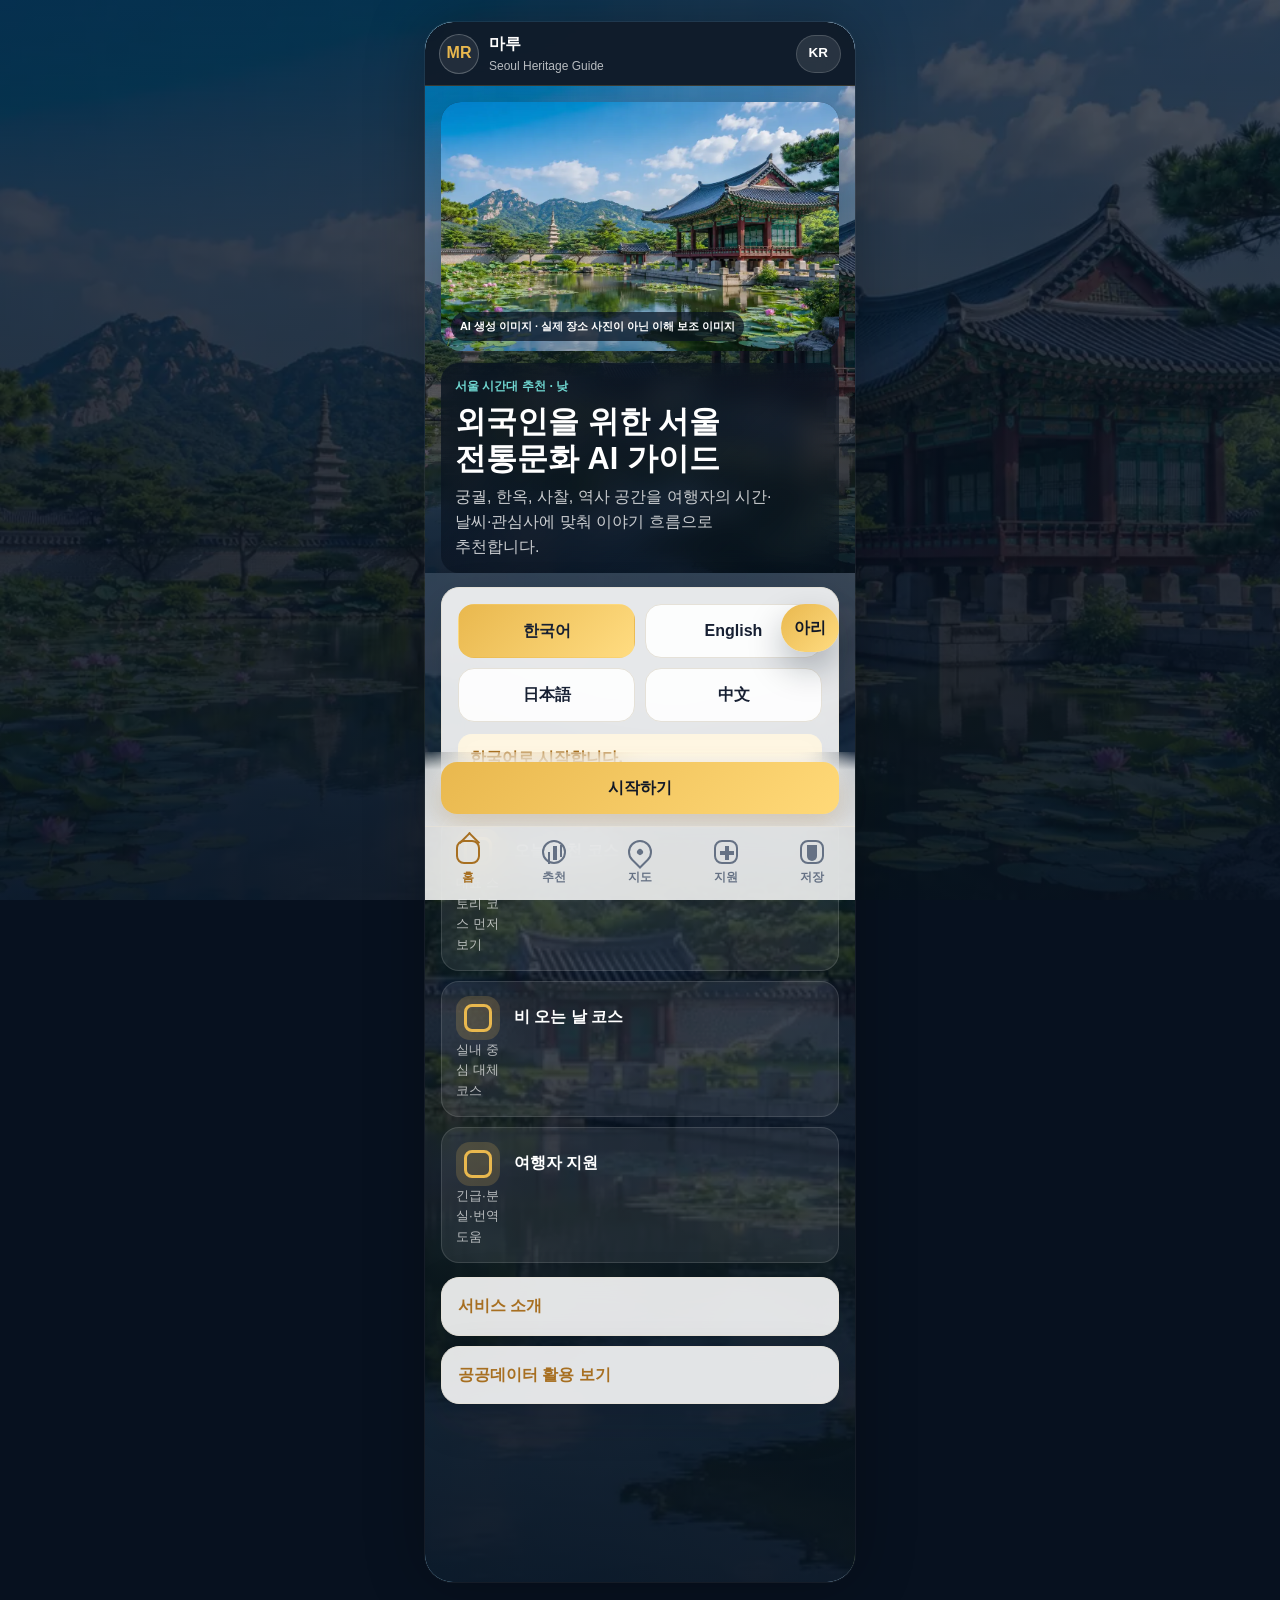
==== index.html @ ed15ecd4 "Connect MARU heritage data" ====
<!DOCTYPE html>
<html lang="ko">
<head>
  <meta charset="UTF-8">
  <meta name="viewport" content="width=device-width, initial-scale=1.0">
  <title>마루 | 서울 전통문화 AI 가이드</title>
  <meta name="description" content="마루, 외국인을 위한 서울 전통문화 AI 가이드">
  <meta name="theme-color" content="#07111f">
  <meta property="og:title" content="마루 | MARU">
  <meta property="og:description" content="외국인을 위한 서울 전통문화 AI 가이드 · Seoul Heritage Guide for Global Travelers">
  <meta property="og:type" content="website">
  <meta property="og:locale" content="ko_KR">
  <link rel="manifest" href="manifest.json">
  <link rel="stylesheet" href="style.css">
</head>
<body data-page="home">
  <div class="app-shell">
    <header class="app-header">
      <a class="brand" href="index.html" aria-label="마루 홈">
        <span class="brand-mark">MR</span>
        <span><strong>마루</strong><small>Seoul Heritage Guide</small></span>
      </a>
      <button class="header-pill" type="button" data-language-trigger>KR</button>
    </header>

    <main class="app-main onboarding-main">
      <section class="home-time-hero" data-home-time-hero aria-label="서울 시간대 추천 이미지">
        <div class="image-frame image-placeholder home-time-image">
          <div class="image-placeholder-content">
            <strong>MARU</strong>
            <small>문화 이미지 준비 중</small>
          </div>
        </div>
        <div class="home-time-copy">
          <span>서울 시간대 추천</span>
          <h1>외국인을 위한 서울 전통문화 AI 가이드</h1>
          <p>궁궐, 한옥, 사찰, 역사 공간을 여행자의 시간·날씨·관심사에 맞춰 이야기 흐름으로 추천합니다.</p>
        </div>
      </section>

      <section class="language-card" aria-label="언어 선택">
        <div class="language-grid">
          <button class="language-choice is-active" type="button" data-language="KR">한국어</button>
          <button class="language-choice" type="button" data-language="EN">English</button>
          <button class="language-choice" type="button" data-language="JP">日本語</button>
          <button class="language-choice" type="button" data-language="CN">中文</button>
        </div>
        <div class="selection-confirm" data-language-confirm>한국어로 시작합니다.</div>
      </section>

      <section class="quick-action-list" aria-label="빠른 시작">
        <a class="quick-action" href="routes.html">
          <span class="quick-symbol route-symbol"></span>
          <strong>오늘 추천 코스</strong>
          <small>대표 스토리 코스 먼저 보기</small>
        </a>
        <a class="quick-action" href="weather.html">
          <span class="quick-symbol rain-symbol"></span>
          <strong>비 오는 날 코스</strong>
          <small>실내 중심 대체 코스</small>
        </a>
        <a class="quick-action" href="support.html#traveler-support">
          <span class="quick-symbol support-symbol"></span>
          <strong>여행자 지원</strong>
          <small>긴급·분실·번역 도움</small>
        </a>
      </section>

      <section class="more-links home-more-links">
        <a href="about.html">서비스 소개</a>
        <a href="culture-data.html">공공데이터 활용 보기</a>
      </section>
    </main>

    <div class="bottom-cta">
      <a class="button button-primary button-block" href="planner.html">시작하기</a>
    </div>

    <nav class="bottom-tab" aria-label="하단 탭">
      <a href="index.html" data-tab="home"><span class="tab-icon home-icon"></span><strong>홈</strong></a>
      <a href="planner.html" data-tab="recommend"><span class="tab-icon recommend-icon"></span><strong>추천</strong></a>
      <a href="map.html" data-tab="map"><span class="tab-icon map-icon"></span><strong>지도</strong></a>
      <a href="support.html" data-tab="support"><span class="tab-icon support-icon"></span><strong>지원</strong></a>
      <a href="passport.html" data-tab="passport"><span class="tab-icon save-icon"></span><strong>저장</strong></a>
    </nav>
  </div>

  <div class="toast" id="toast" role="status" aria-live="polite"></div>
  <script src="app.js"></script>
</body>
</html>
---- style.css ----
/* Base */
:root {
  --font: "Segoe UI", Arial, Helvetica, sans-serif;
  --navy: #07111f;
  --navy-2: #101d31;
  --gold: #f2c35b;
  --gold-dark: #a76f21;
  --cyan: #70d8d2;
  --ivory: #fffaf0;
  --paper: #ffffff;
  --soft: #f4f6f8;
  --line: #e5e1d8;
  --text: #172033;
  --muted: #657184;
  --danger: #d94545;
  --shadow: 0 16px 44px rgba(8, 17, 31, 0.15);
  --strong-shadow: 0 22px 64px rgba(8, 17, 31, 0.28);
  --glass: rgba(255, 255, 255, 0.78);
  --glass-strong: rgba(255, 255, 255, 0.88);
  --glass-soft: rgba(244, 246, 248, 0.72);
  --radius: 18px;
  --radius-sm: 12px;
  --bottom-tab-height: 74px;
  --bottom-cta-height: 82px;
  --time-bg-image: none;
}

* {
  box-sizing: border-box;
}

html {
  scroll-behavior: smooth;
}

body {
  margin: 0;
  min-height: 100vh;
  color: var(--text);
  background:
    linear-gradient(180deg, rgba(7, 17, 31, 0.72), rgba(7, 17, 31, 0.9)),
    var(--time-bg-image),
    radial-gradient(circle at 50% 0, rgba(112, 216, 210, 0.14), transparent 32%),
    var(--navy);
  background-attachment: fixed;
  background-position: center center;
  background-size: cover;
  font-family: var(--font);
  line-height: 1.55;
}

body.time-day {
  --gold: #e9b84e;
  --cyan: #70d8d2;
}

body.time-evening {
  --gold: #f2bd62;
  --cyan: #86e5df;
}

body.time-night {
  --gold: #f2c35b;
  --cyan: #70d8d2;
}

body.time-image-missing {
  background:
    radial-gradient(circle at 50% 0, rgba(112, 216, 210, 0.14), transparent 32%),
    var(--navy);
}

body.time-image-missing .app-shell {
  background:
    linear-gradient(180deg, rgba(244, 246, 248, 0.9), rgba(244, 246, 248, 0.98)),
    radial-gradient(circle at 18% 10%, rgba(112, 216, 210, 0.18), transparent 32%),
    var(--soft);
}

a {
  color: inherit;
  text-decoration: none;
}

button,
textarea {
  font: inherit;
}

button {
  cursor: pointer;
}

button:focus-visible,
a:focus-visible,
textarea:focus-visible {
  outline: 3px solid rgba(112, 216, 210, 0.38);
  outline-offset: 2px;
}

h1,
h2,
h3,
p {
  word-break: keep-all;
}

h1,
h2,
h3 {
  margin: 0;
  line-height: 1.18;
  letter-spacing: 0;
}

p {
  margin: 0;
}

.eyebrow {
  margin-bottom: 8px;
  color: var(--cyan);
  font-size: 0.76rem;
  font-weight: 900;
  letter-spacing: 0;
  text-transform: uppercase;
}

.is-hidden {
  display: none !important;
}

/* Mobile App Shell */
.app-shell {
  position: relative;
  width: min(100%, 430px);
  min-height: 100vh;
  margin: 0 auto;
  overflow-x: hidden;
  background:
    linear-gradient(180deg, rgba(244, 246, 248, 0.58), rgba(244, 246, 248, 0.76)),
    var(--time-bg-image),
    var(--soft);
  background-position: center center;
  background-size: cover;
  box-shadow: 0 0 0 1px rgba(255, 255, 255, 0.06), 0 0 60px rgba(0, 0, 0, 0.28);
  transition: background-image 260ms ease, background-color 260ms ease;
}

.app-main {
  min-height: calc(100vh - var(--bottom-tab-height));
  padding: 14px 16px calc(var(--bottom-tab-height) + 22px);
}

.bottom-cta + .bottom-tab ~ * {
  margin-bottom: var(--bottom-cta-height);
}

.button {
  display: inline-flex;
  min-height: 52px;
  align-items: center;
  justify-content: center;
  border: 0;
  border-radius: 16px;
  padding: 0 18px;
  font-weight: 900;
  text-align: center;
}

.button-block {
  width: 100%;
}

.button-primary {
  color: #111827;
  background: linear-gradient(135deg, var(--gold), #ffd978);
  box-shadow: 0 12px 28px rgba(167, 111, 33, 0.24);
}

.button-secondary {
  color: var(--text);
  background: var(--glass-strong);
  border: 1px solid var(--line);
  backdrop-filter: blur(12px);
}

.button-map {
  color: #ffffff;
  background: linear-gradient(135deg, #1565d8, #0a3e91);
  box-shadow: 0 14px 30px rgba(21, 101, 216, 0.26);
}

.mobile-card,
.page-title-card,
.intro-card,
.language-card,
.condition-card,
.route-card,
.map-card,
.today-route-card,
.weather-summary,
.emergency-card,
.saved-route-card,
.source-box {
  border: 1px solid var(--line);
  border-radius: var(--radius);
  background: var(--glass-strong);
  box-shadow: var(--shadow);
  backdrop-filter: blur(18px);
}

.page-title-card {
  padding: 20px;
}

.page-title-card h1 {
  color: var(--text);
  font-size: 1.8rem;
}

.page-title-card p {
  margin-top: 8px;
  color: var(--muted);
}

.mobile-card {
  margin-top: 14px;
  padding: 18px;
}

.mobile-card h2 {
  margin-bottom: 12px;
  color: var(--text);
  font-size: 1.15rem;
}

/* Header */
.app-header {
  position: sticky;
  top: 0;
  z-index: 40;
  display: flex;
  min-height: 64px;
  align-items: center;
  justify-content: space-between;
  gap: 12px;
  padding: 10px 14px;
  color: #ffffff;
  background: rgba(7, 17, 31, 0.94);
  border-bottom: 1px solid rgba(242, 195, 91, 0.18);
  backdrop-filter: blur(16px);
}

.brand {
  display: inline-flex;
  min-width: 0;
  align-items: center;
  gap: 10px;
}

.brand-mark {
  display: grid;
  width: 40px;
  height: 40px;
  flex: 0 0 auto;
  place-items: center;
  border: 1px solid rgba(255, 255, 255, 0.24);
  border-radius: 50%;
  color: var(--gold);
  background: rgba(255, 255, 255, 0.08);
  font-weight: 900;
}

.back-mark {
  font-size: 1.6rem;
}

.brand strong,
.brand small {
  display: block;
  max-width: 230px;
  overflow: hidden;
  text-overflow: ellipsis;
  white-space: nowrap;
}

.brand small {
  color: rgba(255, 255, 255, 0.7);
  font-size: 0.75rem;
}

.header-pill {
  display: inline-flex;
  min-height: 38px;
  align-items: center;
  justify-content: center;
  border: 1px solid rgba(255, 255, 255, 0.16);
  border-radius: 999px;
  padding: 0 12px;
  color: #ffffff;
  background: rgba(255, 255, 255, 0.1);
  font-size: 0.84rem;
  font-weight: 900;
}

/* Bottom Tab */
.bottom-tab {
  position: fixed;
  left: 50%;
  bottom: 0;
  z-index: 50;
  display: grid;
  width: min(100%, 430px);
  height: var(--bottom-tab-height);
  grid-template-columns: repeat(5, 1fr);
  transform: translateX(-50%);
  border-top: 1px solid rgba(229, 225, 216, 0.92);
  background: rgba(255, 255, 255, 0.84);
  backdrop-filter: blur(18px);
}

.bottom-tab a {
  display: grid;
  place-items: center;
  align-content: center;
  gap: 5px;
  color: var(--muted);
  font-size: 0.72rem;
  font-weight: 900;
}

.bottom-tab a.is-active {
  color: var(--gold-dark);
}

.tab-icon {
  position: relative;
  display: block;
  width: 24px;
  height: 24px;
  border: 2px solid currentColor;
  border-radius: 8px;
}

.home-icon::before,
.recommend-icon::before,
.map-icon::before,
.support-icon::before,
.save-icon::before {
  position: absolute;
  content: "";
}

.home-icon::before {
  left: 4px;
  top: -7px;
  width: 13px;
  height: 13px;
  border-left: 2px solid currentColor;
  border-top: 2px solid currentColor;
  transform: rotate(45deg);
}

.recommend-icon {
  border-radius: 50%;
}

.recommend-icon::before {
  left: 9px;
  top: 4px;
  width: 4px;
  height: 14px;
  background: currentColor;
  box-shadow: -6px 5px 0 -1px currentColor, 6px -2px 0 -1px currentColor;
}

.map-icon {
  border-radius: 50% 50% 50% 0;
  transform: rotate(-45deg);
}

.map-icon::before {
  left: 7px;
  top: 7px;
  width: 6px;
  height: 6px;
  border-radius: 50%;
  background: currentColor;
}

.support-icon::before {
  left: 9px;
  top: 4px;
  width: 4px;
  height: 14px;
  background: currentColor;
  box-shadow: 0 0 0 0 currentColor;
}

.support-icon::after {
  position: absolute;
  left: 4px;
  top: 9px;
  width: 14px;
  height: 4px;
  content: "";
  background: currentColor;
}

.save-icon::before {
  left: 5px;
  top: 3px;
  width: 10px;
  height: 16px;
  border-radius: 0 0 6px 6px;
  background: currentColor;
}

/* Language Onboarding */
.onboarding-main {
  padding-top: 0;
  padding-bottom: calc(var(--bottom-tab-height) + var(--bottom-cta-height) + 22px);
  background:
    linear-gradient(180deg, rgba(7, 17, 31, 0.62), rgba(7, 17, 31, 0.9)),
    var(--time-bg-image),
    var(--navy);
  background-position: center top;
  background-size: cover;
}

.night-hero {
  position: relative;
  min-height: 270px;
  margin: 0 -16px;
  overflow: hidden;
  padding: 46px 16px 30px;
  color: #ffffff;
  background:
    radial-gradient(circle at 76% 34%, rgba(242, 195, 91, 0.32), transparent 22%),
    radial-gradient(circle at 16% 8%, rgba(112, 216, 210, 0.16), transparent 28%),
    linear-gradient(145deg, #07111f, #122947 64%, #161a24);
}

/* Home Time Hero */
.home-time-hero {
  position: relative;
  display: grid;
  gap: 12px;
  margin: 0 -16px;
  padding: 16px 16px 0;
  color: #ffffff;
  background:
    linear-gradient(180deg, rgba(7, 17, 31, 0.18), rgba(7, 17, 31, 0.84)),
    var(--time-bg-image),
    radial-gradient(circle at 80% 18%, rgba(242, 195, 91, 0.26), transparent 26%),
    linear-gradient(145deg, #07111f, #122947 68%, #161a24);
  background-position: center top;
  background-size: cover;
}

.home-time-copy {
  display: grid;
  gap: 8px;
  border-radius: 18px;
  padding: 14px;
  background: linear-gradient(135deg, rgba(7, 17, 31, 0.76), rgba(7, 17, 31, 0.34));
  backdrop-filter: blur(12px);
}

.home-time-copy span {
  color: var(--cyan);
  font-size: 0.78rem;
  font-weight: 900;
}

.home-time-copy h1 {
  max-width: 330px;
  font-size: 1.92rem;
}

.home-time-copy p {
  max-width: 320px;
  color: rgba(255, 255, 255, 0.78);
}

.night-hero.compact {
  min-height: 260px;
}

.night-hero h1 {
  position: relative;
  z-index: 2;
  max-width: 320px;
  font-size: 2rem;
}

.night-hero p {
  position: relative;
  z-index: 2;
  max-width: 300px;
  margin-top: 10px;
  color: rgba(255, 255, 255, 0.78);
}

.visual-moon {
  position: absolute;
  right: 42px;
  top: 74px;
  width: 82px;
  height: 82px;
  border-radius: 50%;
  background: radial-gradient(circle, rgba(255, 250, 240, 0.96), rgba(242, 195, 91, 0.2) 64%, transparent 72%);
}

.visual-roof {
  position: absolute;
  right: -38px;
  bottom: 0;
  width: 290px;
  height: 94px;
  background: linear-gradient(180deg, rgba(255, 255, 255, 0.16), rgba(0, 0, 0, 0.34));
  clip-path: polygon(0 46%, 12% 25%, 28% 45%, 44% 13%, 60% 45%, 76% 25%, 100% 48%, 94% 66%, 82% 60%, 82% 100%, 16% 100%, 16% 60%, 6% 66%);
  opacity: 0.45;
}

.language-card {
  margin-top: 14px;
  padding: 16px;
}

.language-grid {
  display: grid;
  grid-template-columns: repeat(2, 1fr);
  gap: 10px;
}

.language-choice {
  min-height: 54px;
  border: 1px solid var(--line);
  border-radius: 16px;
  color: var(--text);
  background: rgba(255, 255, 255, 0.9);
  font-weight: 900;
}

.language-choice.is-active {
  border-color: transparent;
  background: linear-gradient(135deg, var(--gold), #ffdc81);
}

.selection-confirm {
  margin-top: 12px;
  border-radius: 14px;
  padding: 12px;
  color: var(--gold-dark);
  background: rgba(255, 246, 223, 0.86);
  font-weight: 900;
  backdrop-filter: blur(12px);
}

.intro-card {
  margin-top: 14px;
  padding: 20px;
}

.card-kicker {
  display: inline-block;
  margin-bottom: 8px;
  color: var(--gold-dark);
  font-size: 0.78rem;
  font-weight: 900;
  text-transform: uppercase;
}

.intro-card h2 {
  font-size: 1.55rem;
}

.intro-card p {
  margin-top: 10px;
  color: var(--muted);
}

.principle-list {
  display: grid;
  gap: 8px;
  margin-top: 16px;
}

.principle-list span {
  border-radius: 12px;
  padding: 10px 12px;
  color: var(--text);
  background: var(--glass-soft);
  font-size: 0.86rem;
  font-weight: 900;
}

.quick-action-list {
  display: grid;
  gap: 10px;
  margin-top: 14px;
}

.quick-action {
  display: grid;
  grid-template-columns: 46px 1fr;
  column-gap: 12px;
  align-items: center;
  border: 1px solid rgba(255, 255, 255, 0.12);
  border-radius: 18px;
  padding: 14px;
  color: #ffffff;
  background: rgba(255, 255, 255, 0.08);
}

.quick-action small {
  display: block;
  color: rgba(255, 255, 255, 0.68);
}

.quick-symbol {
  position: relative;
  display: grid;
  width: 44px;
  height: 44px;
  place-items: center;
  border-radius: 14px;
  background: rgba(242, 195, 91, 0.18);
}

.quick-symbol::before {
  width: 22px;
  height: 22px;
  content: "";
  border: 3px solid var(--gold);
  border-radius: 8px;
}

/* Planner Steps */
.planner-main {
  padding-bottom: calc(var(--bottom-tab-height) + var(--bottom-cta-height) + 20px);
}

.planner-progress {
  margin-top: 14px;
  border-radius: 16px;
  padding: 14px;
  background: var(--glass-strong);
  box-shadow: var(--shadow);
  backdrop-filter: blur(18px);
}

.planner-progress span {
  display: block;
  margin-bottom: 8px;
  color: var(--gold-dark);
  font-weight: 900;
}

.progress-track {
  height: 8px;
  overflow: hidden;
  border-radius: 999px;
  background: #eee6d6;
}

.progress-track i {
  display: block;
  width: 20%;
  height: 100%;
  border-radius: inherit;
  background: linear-gradient(90deg, var(--gold), var(--cyan));
  transition: width 220ms ease;
}

.planner-form {
  margin-top: 14px;
}

.planner-step {
  display: none;
  border: 1px solid var(--line);
  border-radius: 22px;
  padding: 20px;
  background: var(--glass-strong);
  box-shadow: var(--shadow);
  backdrop-filter: blur(18px);
}

.planner-step.is-active {
  display: block;
}

.planner-step h2 {
  font-size: 1.5rem;
}

.planner-step > p {
  margin-top: 8px;
  color: var(--muted);
}

.option-block {
  display: flex;
  flex-wrap: wrap;
  gap: 10px;
  margin-top: 18px;
}

.option-block.grid {
  display: grid;
  grid-template-columns: repeat(2, 1fr);
}

.option-block > span {
  width: 100%;
  color: var(--gold-dark);
  font-size: 0.85rem;
  font-weight: 900;
}

.choice-button {
  min-height: 48px;
  border: 1px solid var(--line);
  border-radius: 15px;
  padding: 0 14px;
  color: var(--text);
  background: rgba(255, 255, 255, 0.9);
  font-weight: 900;
}

.choice-button.is-active {
  border-color: transparent;
  background: linear-gradient(135deg, var(--gold), #ffdc81);
}

.text-field {
  display: grid;
  gap: 8px;
  margin-top: 18px;
  font-weight: 900;
}

.text-field textarea {
  width: 100%;
  resize: vertical;
  border: 1px solid var(--line);
  border-radius: 16px;
  padding: 14px;
}

.summary-preview {
  margin-top: 14px;
  border-radius: 16px;
  padding: 14px;
  color: var(--gold-dark);
  background: rgba(255, 246, 223, 0.86);
  font-weight: 900;
  backdrop-filter: blur(12px);
}

.bottom-cta {
  position: fixed;
  left: 50%;
  bottom: var(--bottom-tab-height);
  z-index: 48;
  display: flex;
  width: min(100%, 430px);
  gap: 10px;
  padding: 10px 16px 12px;
  transform: translateX(-50%);
  background: linear-gradient(180deg, rgba(244, 246, 248, 0), rgba(244, 246, 248, 0.78) 24%, rgba(244, 246, 248, 0.9));
  backdrop-filter: blur(16px);
}

.planner-cta .button {
  flex: 1;
}

/* Route Cards */
.condition-card {
  display: grid;
  gap: 6px;
  margin-top: 14px;
  padding: 16px;
}

.condition-card span {
  color: var(--gold-dark);
  font-size: 0.82rem;
  font-weight: 900;
}

.route-list {
  display: grid;
  gap: 14px;
  margin-top: 14px;
}

.place-recommendation-section {
  margin-top: 22px;
}

.section-heading {
  display: flex;
  flex-wrap: wrap;
  align-items: flex-end;
  justify-content: space-between;
  gap: 14px;
  border: 1px solid var(--line);
  border-radius: var(--radius);
  padding: 18px;
  background: var(--glass-strong);
  box-shadow: var(--shadow);
  backdrop-filter: blur(18px);
}

.section-heading h2 {
  font-size: 1.32rem;
}

.section-heading p:not(.eyebrow) {
  margin-top: 6px;
  color: var(--muted);
}

.section-heading > span {
  flex: 0 0 auto;
  border-radius: 999px;
  padding: 8px 10px;
  color: #111827;
  background: var(--gold);
  font-size: 0.78rem;
  font-weight: 900;
}

.route-card {
  overflow: hidden;
}

/* Local Image Frames */
.image-frame {
  position: relative;
  display: block;
  overflow: hidden;
  border-radius: 20px;
  background:
    radial-gradient(circle at 72% 22%, rgba(242, 195, 91, 0.26), transparent 24%),
    radial-gradient(circle at 18% 18%, rgba(112, 216, 210, 0.18), transparent 28%),
    linear-gradient(135deg, #10213a, #1d3554);
  aspect-ratio: 16 / 10;
}

.image-frame img {
  display: block;
  width: 100%;
  height: 100%;
  object-fit: cover;
}

.image-frame.is-missing,
.image-placeholder {
  display: grid;
  place-items: center;
  text-align: center;
  color: rgba(255, 255, 255, 0.9);
}

.image-placeholder-content {
  display: grid;
  gap: 5px;
  place-items: center;
  padding: 18px;
}

.image-placeholder-content::before {
  display: block;
  width: 128px;
  max-width: 58vw;
  height: 54px;
  content: "";
  border-top: 5px solid var(--gold);
  border-bottom: 5px solid rgba(255, 255, 255, 0.18);
  clip-path: polygon(0 52%, 16% 22%, 34% 50%, 50% 12%, 66% 50%, 82% 24%, 100% 52%, 100% 100%, 0 100%);
}

.image-placeholder-content strong {
  font-size: 1rem;
}

.image-placeholder-content small {
  color: rgba(255, 255, 255, 0.72);
  font-weight: 900;
}

/* Route Images */
.route-image {
  margin: 0;
}

.route-card > .route-image {
  border-radius: 18px 18px 0 0;
}

/* Detail Images */
.detail-route-image,
.route-image.detail-image {
  margin-top: 14px;
  border-radius: 22px;
  box-shadow: var(--shadow);
}

.place-image {
  margin-bottom: 12px;
  border-radius: 14px;
  aspect-ratio: 4 / 3;
}

/* Missing Image Placeholder */
.home-time-image {
  min-height: 216px;
  box-shadow: var(--strong-shadow);
}

.ai-image-notice {
  position: absolute;
  left: 10px;
  bottom: 10px;
  max-width: calc(100% - 20px);
  border-radius: 999px;
  padding: 6px 9px;
  color: #ffffff;
  background: rgba(7, 17, 31, 0.72);
  font-size: 0.68rem;
  font-weight: 900;
}

.route-card-top {
  display: flex;
  justify-content: space-between;
  gap: 12px;
  padding: 18px;
  color: #ffffff;
  background:
    radial-gradient(circle at 86% 10%, rgba(242, 195, 91, 0.26), transparent 28%),
    linear-gradient(135deg, var(--navy), #152b47);
}

.route-card-top h2 {
  font-size: 1.32rem;
}

.route-card-top p {
  margin-top: 6px;
  color: rgba(255, 255, 255, 0.72);
}

.score-badge {
  display: grid;
  width: 58px;
  height: 58px;
  flex: 0 0 auto;
  place-items: center;
  border-radius: 18px;
  color: #111827;
  background: var(--gold);
  font-weight: 900;
}

.route-card-body {
  padding: 16px;
  background: rgba(255, 255, 255, 0.82);
  backdrop-filter: blur(14px);
}

.meta-row,
.tag-row {
  display: flex;
  flex-wrap: wrap;
  gap: 8px;
}

.meta-row span,
.tag-row span {
  border-radius: 999px;
  padding: 7px 10px;
  color: var(--text);
  background: var(--glass-soft);
  font-size: 0.78rem;
  font-weight: 900;
}

.flow-text,
.reason-text {
  margin-top: 12px;
  color: var(--muted);
}

.recommendation-reason {
  margin-top: 12px;
  border-radius: 14px;
  padding: 12px;
  background: rgba(255, 246, 223, 0.84);
  backdrop-filter: blur(12px);
}

.recommendation-reason span {
  display: block;
  color: var(--gold-dark);
  font-size: 0.78rem;
  font-weight: 900;
}

.recommendation-reason p {
  margin-top: 4px;
  color: var(--text);
  font-weight: 800;
}

/* Convenience Badges */
.convenience-badges {
  display: flex;
  flex-wrap: wrap;
  gap: 6px;
  margin-top: 10px;
}

.convenience-badge {
  display: inline-flex;
  min-height: 28px;
  align-items: center;
  border-radius: 999px;
  padding: 0 9px;
  color: #0f3a38;
  background: rgba(112, 216, 210, 0.18);
  font-size: 0.74rem;
  font-weight: 900;
}

.route-actions {
  display: grid;
  gap: 8px;
  margin-top: 16px;
}

.route-actions.two {
  grid-template-columns: 1fr 1fr;
}

/* Route Detail */
.detail-main {
  padding-bottom: calc(var(--bottom-tab-height) + var(--bottom-cta-height) + 20px);
}

.route-summary-hero {
  border-radius: 24px;
  padding: 22px;
  color: #ffffff;
  background:
    radial-gradient(circle at 84% 16%, rgba(242, 195, 91, 0.3), transparent 28%),
    linear-gradient(145deg, var(--navy), #173456);
  box-shadow: var(--strong-shadow);
}

.route-summary-hero h1 {
  font-size: 1.7rem;
}

.route-summary-hero p {
  margin-top: 8px;
  color: rgba(255, 255, 255, 0.78);
}

.score-row {
  display: flex;
  flex-wrap: wrap;
  gap: 8px;
  margin-top: 16px;
}

.score-row span {
  border-radius: 999px;
  padding: 7px 10px;
  color: #111827;
  background: rgba(255, 255, 255, 0.84);
  font-size: 0.82rem;
  font-weight: 900;
}

.detail-main > .button-map {
  margin-top: 14px;
}

.timeline-list {
  margin: 0;
  padding-left: 24px;
  color: var(--muted);
}

.timeline-list li {
  margin: 8px 0;
  padding-left: 4px;
}

.place-list {
  display: grid;
  gap: 12px;
  margin-top: 14px;
}

.place-card {
  border: 1px solid var(--line);
  border-radius: var(--radius);
  padding: 16px;
  background: var(--glass-strong);
  box-shadow: var(--shadow);
  backdrop-filter: blur(18px);
}

.place-card h2 {
  font-size: 1.15rem;
}

.place-card .en {
  margin-top: 4px;
  color: var(--gold-dark);
  font-weight: 900;
}

.place-card p {
  margin-top: 10px;
  color: var(--muted);
}

.place-score-row {
  margin-top: 10px;
}

.place-map-link {
  margin-top: 12px;
}

.english-note {
  margin-top: 12px;
  color: var(--muted);
}

.keyword-list {
  display: grid;
  gap: 10px;
}

.keyword-item {
  border-radius: 14px;
  padding: 12px;
  background: var(--glass-soft);
  backdrop-filter: blur(12px);
}

.keyword-item strong {
  display: block;
}

.keyword-item span {
  color: var(--muted);
  font-size: 0.92rem;
}

.source-box {
  margin-top: 14px;
  padding: 16px;
}

.source-box span {
  color: var(--gold-dark);
  font-weight: 900;
}

.source-box p {
  margin-top: 6px;
  color: var(--muted);
}

.verification-warning {
  margin-top: 12px;
  border-radius: 14px;
  padding: 12px;
  color: #6c3b00;
  background: rgba(255, 246, 223, 0.86);
  font-weight: 900;
  backdrop-filter: blur(12px);
}

/* Map */
.map-card {
  margin-top: 14px;
  padding: 12px;
}

.map-service-card {
  display: grid;
  gap: 12px;
  margin-top: 14px;
  border: 1px solid var(--line);
  border-radius: var(--radius);
  padding: 16px;
  background: var(--glass-strong);
  box-shadow: var(--shadow);
  backdrop-filter: blur(18px);
}

.map-service-heading {
  display: flex;
  align-items: flex-start;
  justify-content: space-between;
  gap: 12px;
}

.map-service-heading span,
.map-service-heading strong {
  display: block;
}

.map-service-heading span {
  color: var(--gold-dark);
  font-size: 0.78rem;
  font-weight: 900;
}

.map-service-heading small {
  max-width: 160px;
  color: var(--muted);
  font-size: 0.78rem;
  text-align: right;
}

.map-service-options {
  display: grid;
  grid-template-columns: repeat(3, 1fr);
  gap: 8px;
}

.map-service-button {
  min-height: 44px;
  border: 1px solid var(--line);
  border-radius: 14px;
  color: var(--text);
  background: rgba(255, 255, 255, 0.9);
  font-size: 0.82rem;
  font-weight: 900;
}

.map-service-button.is-active {
  border-color: transparent;
  color: #111827;
  background: linear-gradient(135deg, var(--gold), #ffdc81);
}

.map-service-link {
  display: inline-flex;
  min-height: 42px;
  align-items: center;
  justify-content: center;
  border-radius: 14px;
  color: var(--gold-dark);
  background: rgba(255, 246, 223, 0.86);
  font-weight: 900;
  backdrop-filter: blur(12px);
}

.map-canvas {
  position: relative;
  min-height: 310px;
  overflow: hidden;
  border-radius: 18px;
  background:
    linear-gradient(90deg, rgba(255, 255, 255, 0.12) 1px, transparent 1px),
    linear-gradient(0deg, rgba(255, 255, 255, 0.12) 1px, transparent 1px),
    radial-gradient(circle at 74% 24%, rgba(242, 195, 91, 0.28), transparent 24%),
    linear-gradient(135deg, #11243d, #0b1323);
  background-size: 44px 44px, 44px 44px, auto, auto;
}

.map-canvas::before {
  position: absolute;
  inset: 15%;
  content: "";
  border: 4px solid rgba(255, 255, 255, 0.15);
  border-right-color: var(--cyan);
  border-bottom-color: var(--gold);
  border-radius: 42% 58% 52% 48%;
  transform: rotate(-10deg);
}

.map-pin {
  position: absolute;
  left: var(--pin-left);
  top: var(--pin-top);
  display: grid;
  width: 36px;
  height: 36px;
  place-items: center;
  border: 3px solid #ffffff;
  border-radius: 50% 50% 50% 0;
  color: #111827;
  background: var(--gold);
  font-weight: 900;
  transform: rotate(-45deg);
  box-shadow: 0 10px 22px rgba(0, 0, 0, 0.28);
}

.map-pin span {
  transform: rotate(45deg);
}

.map-label {
  position: absolute;
  left: calc(var(--pin-left) + 22px);
  top: calc(var(--pin-top) + 4px);
  max-width: 140px;
  border-radius: 999px;
  padding: 4px 8px;
  color: #ffffff;
  background: rgba(0, 0, 0, 0.36);
  font-size: 0.72rem;
  font-weight: 900;
}

.action-grid {
  display: grid;
  gap: 10px;
  margin-top: 14px;
}

.action-card {
  min-height: 54px;
  border: 1px solid var(--line);
  border-radius: 16px;
  color: var(--text);
  background: var(--glass-strong);
  font-weight: 900;
  text-align: left;
  padding: 0 16px;
}

.timeline-list a {
  display: inline-flex;
  min-height: 30px;
  align-items: center;
  border-radius: 999px;
  margin-left: 8px;
  padding: 0 10px;
  color: var(--gold-dark);
  background: rgba(255, 246, 223, 0.86);
  font-size: 0.78rem;
  font-weight: 900;
}

/* Weather */
.weather-summary {
  padding: 22px;
  color: #ffffff;
  background:
    radial-gradient(circle at 84% 18%, rgba(242, 195, 91, 0.38), transparent 26%),
    linear-gradient(145deg, var(--navy), #183554);
}

.weather-summary h1 {
  font-size: 1.8rem;
}

.weather-summary p {
  margin-top: 8px;
  color: rgba(255, 255, 255, 0.78);
}

.today-route-card {
  margin-top: 14px;
  padding: 18px;
}

.today-route-card span {
  color: var(--gold-dark);
  font-weight: 900;
}

.today-route-card h2 {
  margin-top: 6px;
  font-size: 1.35rem;
}

.today-route-card p {
  margin: 8px 0 14px;
  color: var(--muted);
}

.weather-list {
  display: grid;
  gap: 10px;
}

.weather-day {
  display: grid;
  grid-template-columns: 58px 1fr;
  gap: 12px;
  align-items: center;
  border-radius: 16px;
  padding: 12px;
  background: var(--glass-soft);
  backdrop-filter: blur(12px);
}

.weather-icon {
  display: grid;
  width: 54px;
  height: 54px;
  place-items: center;
  border-radius: 18px;
  color: #111827;
  background: var(--gold);
  font-weight: 900;
}

.weather-day strong {
  display: block;
}

.weather-day small {
  color: var(--muted);
}

.air-row,
.factor-row {
  display: flex;
  min-height: 46px;
  align-items: center;
  justify-content: space-between;
  border-bottom: 1px solid var(--line);
  color: var(--muted);
}

.air-row:last-child,
.factor-row:last-child {
  border-bottom: 0;
}

.air-row strong,
.factor-row strong {
  color: var(--gold-dark);
}

.route-suggestion {
  display: block;
  width: 100%;
  min-height: 76px;
  border: 1px solid var(--line);
  border-radius: 16px;
  margin-top: 10px;
  padding: 14px;
  text-align: left;
  background: var(--glass-strong);
  backdrop-filter: blur(16px);
}

.route-suggestion span {
  display: block;
  color: var(--gold-dark);
  font-weight: 900;
}

/* Support */
.emergency-card {
  padding: 20px;
  color: #ffffff;
  background: linear-gradient(145deg, #44151a, #871f2c);
}

.emergency-card p {
  margin-top: 8px;
  color: rgba(255, 255, 255, 0.78);
}

.emergency-grid {
  display: grid;
  grid-template-columns: repeat(2, 1fr);
  gap: 10px;
  margin-top: 16px;
}

.emergency-grid button {
  min-height: 50px;
  border: 1px solid rgba(255, 255, 255, 0.22);
  border-radius: 16px;
  color: #ffffff;
  background: rgba(255, 255, 255, 0.12);
  font-weight: 900;
}

.support-list {
  display: grid;
  gap: 12px;
  margin-top: 14px;
}

.support-card {
  display: block;
  border: 1px solid var(--line);
  border-radius: var(--radius);
  padding: 16px;
  color: inherit;
  background: var(--glass-strong);
  box-shadow: var(--shadow);
  backdrop-filter: blur(18px);
  transition: transform 180ms ease, border-color 180ms ease, box-shadow 180ms ease;
}

.support-card:hover,
.support-card:focus-visible {
  border-color: rgba(242, 195, 91, 0.7);
  box-shadow: 0 18px 46px rgba(8, 17, 31, 0.2);
  transform: translateY(-2px);
}

.support-card h2 {
  font-size: 1.16rem;
}

.support-card-kicker {
  display: inline-block;
  margin-bottom: 5px;
  color: var(--gold-dark);
  font-size: 0.74rem;
  font-weight: 900;
}

.support-card p {
  margin-top: 8px;
  color: var(--muted);
}

.support-points {
  display: grid;
  gap: 8px;
  margin: 14px 0 0;
  padding: 0;
  list-style: none;
}

.support-points li {
  border-radius: 14px;
  padding: 10px 12px;
  color: var(--text);
  background: var(--glass-soft);
  font-size: 0.9rem;
  font-weight: 800;
  backdrop-filter: blur(10px);
}

/* Passport */
.saved-route-card {
  display: grid;
  gap: 10px;
  margin-top: 14px;
  padding: 18px;
}

.saved-route-card span {
  color: var(--gold-dark);
  font-weight: 900;
}

.stamp-grid {
  display: grid;
  grid-template-columns: repeat(2, 1fr);
  gap: 10px;
}

.stamp-card {
  display: grid;
  min-height: 116px;
  place-items: center;
  align-content: center;
  gap: 6px;
  border: 1px dashed var(--line);
  border-radius: 18px;
  text-align: center;
  background: var(--glass-soft);
  backdrop-filter: blur(12px);
}

.stamp-card.completed {
  border-style: solid;
  border-color: var(--gold);
  background: linear-gradient(135deg, rgba(255, 249, 232, 0.9), rgba(255, 255, 255, 0.82));
}

.stamp-card span {
  color: var(--gold-dark);
  font-size: 0.72rem;
  font-weight: 900;
}

.stamp-card strong {
  font-size: 0.95rem;
}

/* Culture Data */
.metric-grid {
  display: grid;
  grid-template-columns: repeat(2, 1fr);
  gap: 10px;
  margin-top: 14px;
}

.metric-grid article {
  border: 1px solid var(--line);
  border-radius: 18px;
  padding: 16px;
  background: var(--glass-strong);
  box-shadow: var(--shadow);
  backdrop-filter: blur(16px);
}

/* Data Source Cards */
.data-source-grid {
  display: grid;
  gap: 10px;
}

.data-source-card {
  border: 1px solid var(--line);
  border-radius: 16px;
  padding: 14px;
  background: var(--glass-soft);
  backdrop-filter: blur(12px);
}

.data-source-card strong {
  display: block;
  color: var(--text);
}

.data-source-card p {
  margin-top: 6px;
  color: var(--muted);
  font-size: 0.9rem;
}

.metric-grid span {
  display: block;
  color: var(--muted);
  font-weight: 900;
}

.metric-grid strong {
  display: block;
  margin-top: 4px;
  color: var(--text);
  font-size: 2rem;
  line-height: 1;
}

.logic-stack {
  display: grid;
  gap: 12px;
  margin-top: 14px;
}

.logic-stack article {
  border-radius: 18px;
  padding: 16px;
  color: #ffffff;
  background: linear-gradient(135deg, var(--navy), #152b47);
}

.logic-stack span {
  color: var(--cyan);
  font-weight: 900;
}

.logic-stack strong {
  display: block;
  margin-top: 4px;
}

.logic-stack p {
  margin-top: 6px;
  color: rgba(255, 255, 255, 0.74);
}

code {
  display: block;
  border-radius: 12px;
  margin-top: 8px;
  padding: 10px 12px;
  color: #ffffff;
  background: #101827;
  font-size: 0.86rem;
}

/* About */
.about-stack {
  display: grid;
  gap: 12px;
  margin-top: 14px;
}

.about-stack article,
.more-links a {
  border: 1px solid var(--line);
  border-radius: 18px;
  padding: 16px;
  background: var(--glass-strong);
  box-shadow: var(--shadow);
  backdrop-filter: blur(16px);
}

.about-stack h2 {
  font-size: 1.16rem;
}

.about-stack p {
  margin-top: 8px;
  color: var(--muted);
}

.more-links {
  display: grid;
  gap: 10px;
  margin-top: 14px;
}

.more-links a {
  color: var(--gold-dark);
  font-weight: 900;
}

/* Ari Chatbot */
.ari-chat {
  position: fixed;
  left: 50%;
  bottom: calc(var(--bottom-tab-height) + 12px);
  z-index: 70;
  width: min(100%, 430px);
  transform: translateX(-50%);
  pointer-events: none;
}

body.ari-has-bottom-cta .ari-chat {
  bottom: calc(var(--bottom-tab-height) + var(--bottom-cta-height) + 10px);
}

.ari-fab {
  position: absolute;
  right: 16px;
  bottom: 0;
  display: inline-grid;
  min-width: 58px;
  height: 48px;
  place-items: center;
  border: 0;
  border-radius: 999px;
  color: #111827;
  background: linear-gradient(135deg, var(--gold), #ffdc81);
  box-shadow: 0 16px 34px rgba(8, 17, 31, 0.28);
  font-weight: 900;
  pointer-events: auto;
}

.ari-panel {
  position: absolute;
  left: 12px;
  right: 12px;
  bottom: 58px;
  display: none;
  overflow: hidden;
  border: 1px solid rgba(242, 195, 91, 0.3);
  border-radius: 22px;
  background: rgba(255, 255, 255, 0.88);
  box-shadow: var(--strong-shadow);
  backdrop-filter: blur(18px);
  pointer-events: auto;
}

.ari-chat.is-open .ari-panel {
  display: grid;
  grid-template-rows: auto auto minmax(170px, 1fr) auto auto;
  max-height: min(72vh, 620px);
}

.ari-header {
  display: flex;
  align-items: center;
  justify-content: space-between;
  gap: 12px;
  padding: 14px 14px 12px;
  color: #ffffff;
  background: linear-gradient(135deg, var(--navy), #173456);
}

.ari-header span,
.ari-header strong {
  display: block;
}

.ari-header span {
  color: var(--cyan);
  font-size: 0.78rem;
  font-weight: 900;
}

.ari-header strong {
  font-size: 1rem;
}

.ari-header button {
  width: 38px;
  height: 38px;
  border: 1px solid rgba(255, 255, 255, 0.18);
  border-radius: 50%;
  color: #ffffff;
  background: rgba(255, 255, 255, 0.12);
  font-size: 1.25rem;
  font-weight: 900;
}

.ari-quick-list {
  display: flex;
  gap: 7px;
  overflow-x: auto;
  padding: 10px 12px;
  background: rgba(255, 250, 240, 0.86);
}

.ari-quick-list button {
  flex: 0 0 auto;
  min-height: 34px;
  border: 1px solid #eadfcb;
  border-radius: 999px;
  padding: 0 10px;
  color: var(--gold-dark);
  background: rgba(255, 255, 255, 0.9);
  font-size: 0.78rem;
  font-weight: 900;
}

.ari-messages {
  display: grid;
  align-content: start;
  gap: 10px;
  overflow-y: auto;
  padding: 12px;
  background: var(--glass-soft);
}

.ari-message {
  display: grid;
  max-width: 86%;
  gap: 3px;
}

.ari-message strong {
  color: var(--gold-dark);
  font-size: 0.72rem;
}

.ari-message p {
  border-radius: 16px;
  padding: 10px 12px;
  background: rgba(255, 255, 255, 0.9);
  color: var(--text);
  font-size: 0.9rem;
  white-space: pre-line;
  box-shadow: 0 6px 18px rgba(8, 17, 31, 0.08);
}

.ari-message-user {
  justify-self: end;
}

.ari-message-user strong {
  text-align: right;
}

.ari-message-user p {
  color: #ffffff;
  background: linear-gradient(135deg, #173456, #0b1728);
}

.ari-status {
  min-height: 22px;
  padding: 0 12px 4px;
  color: var(--muted);
  background: var(--glass-soft);
  font-size: 0.78rem;
  font-weight: 900;
}

.ari-form {
  display: grid;
  grid-template-columns: 1fr 76px;
  gap: 8px;
  padding: 12px;
  background: rgba(255, 255, 255, 0.88);
}

.ari-form input {
  min-width: 0;
  height: 46px;
  border: 1px solid var(--line);
  border-radius: 14px;
  padding: 0 12px;
  color: var(--text);
  background: var(--glass-soft);
}

.ari-form button {
  height: 46px;
  border: 0;
  border-radius: 14px;
  color: #111827;
  background: var(--gold);
  font-weight: 900;
}

.ari-form button:disabled {
  opacity: 0.55;
}

/* Toast */
.toast {
  position: fixed;
  left: 50%;
  bottom: calc(var(--bottom-tab-height) + 18px);
  z-index: 100;
  width: min(calc(100% - 32px), 398px);
  border-radius: 16px;
  padding: 14px 16px;
  color: #ffffff;
  background: rgba(7, 17, 31, 0.96);
  box-shadow: var(--strong-shadow);
  opacity: 0;
  transform: translate(-50%, 12px);
  pointer-events: none;
  transition: opacity 180ms ease, transform 180ms ease;
}

.toast.is-visible {
  opacity: 1;
  transform: translate(-50%, 0);
}

/* Responsive */
@media (min-width: 640px) {
  body {
    padding: 22px 0;
  }

  .app-shell {
    min-height: calc(100vh - 44px);
    border-radius: 28px;
    overflow: hidden;
  }

  .app-header {
    border-radius: 28px 28px 0 0;
  }

  .bottom-tab,
  .bottom-cta {
    width: 430px;
  }
}
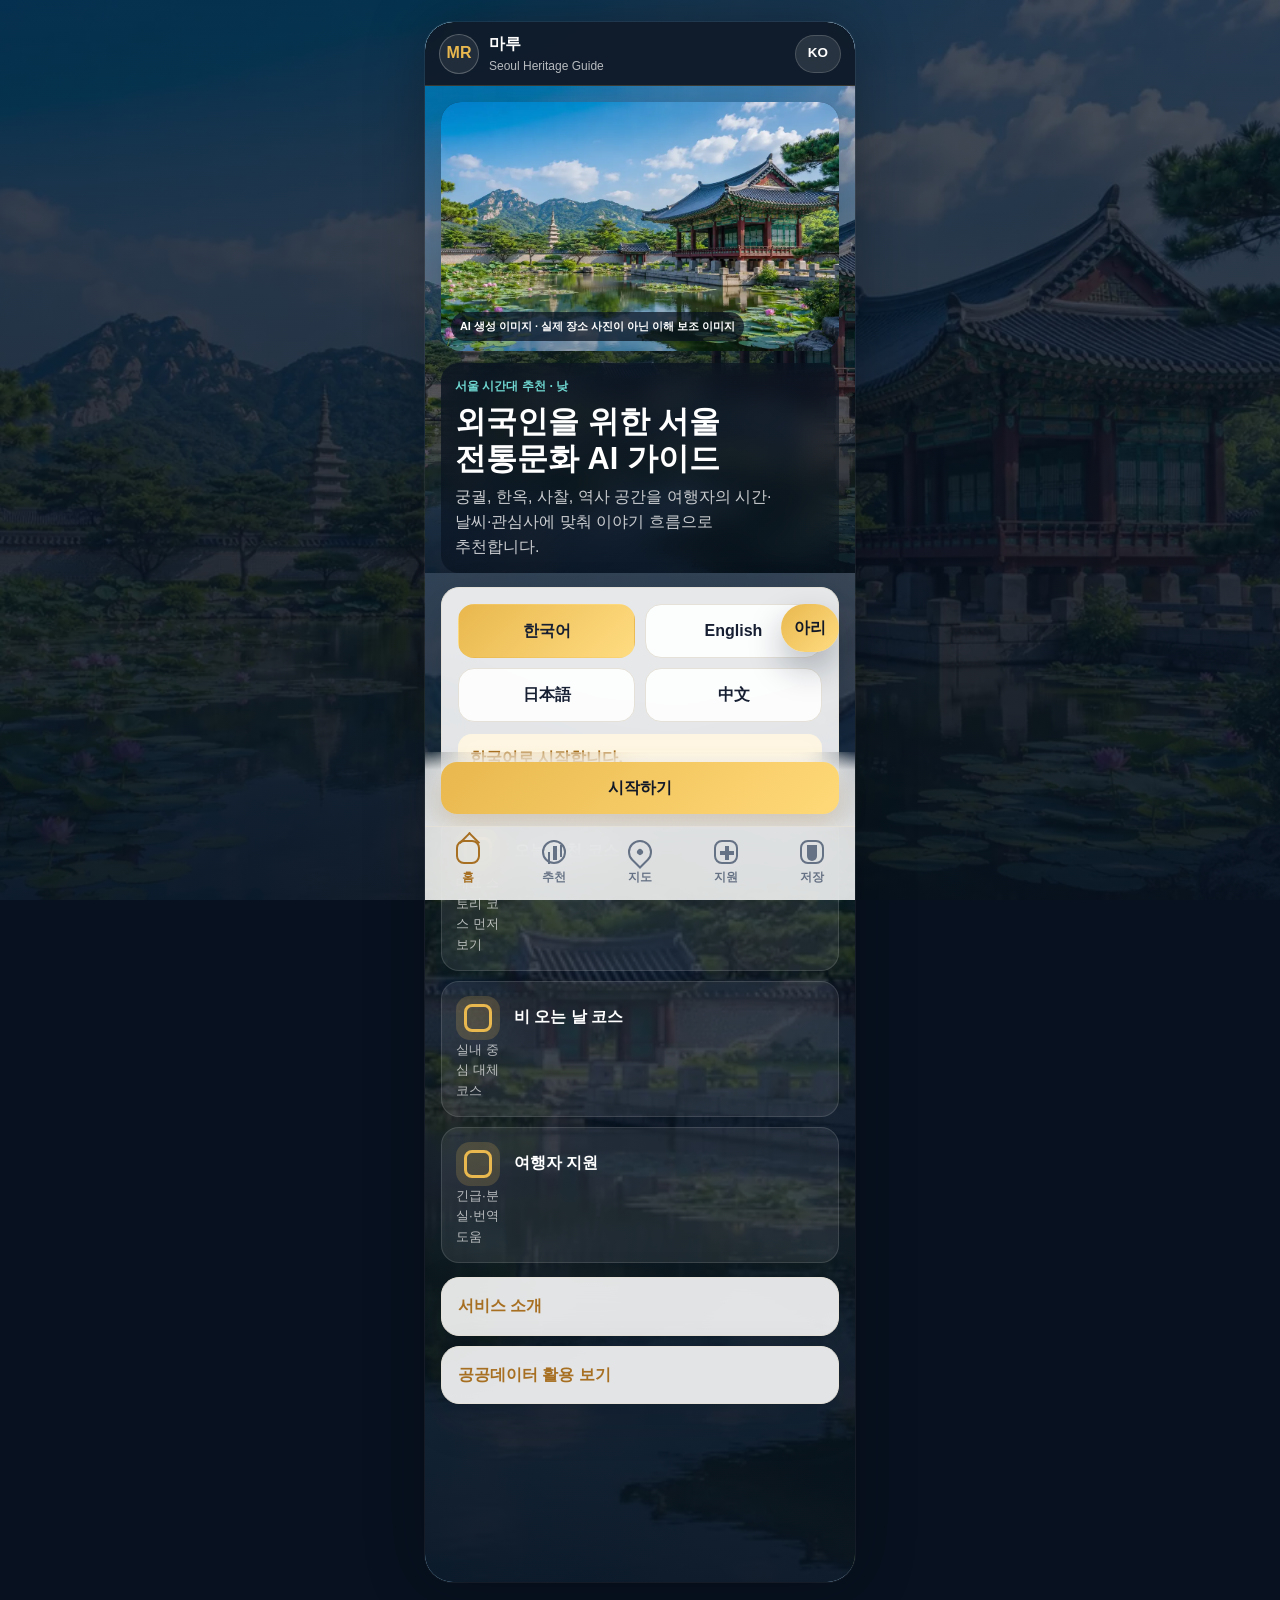
==== commit e5a9d90a: "Normalize MARU language switching" ====
--- a/index.html
+++ b/index.html
@@ -40,10 +40,10 @@
 
       <section class="language-card" aria-label="언어 선택">
         <div class="language-grid">
-          <button class="language-choice is-active" type="button" data-language="KR">한국어</button>
-          <button class="language-choice" type="button" data-language="EN">English</button>
-          <button class="language-choice" type="button" data-language="JP">日本語</button>
-          <button class="language-choice" type="button" data-language="CN">中文</button>
+          <button class="language-choice is-active" type="button" data-language="ko">한국어</button>
+          <button class="language-choice" type="button" data-language="en">English</button>
+          <button class="language-choice" type="button" data-language="ja">日本語</button>
+          <button class="language-choice" type="button" data-language="zh">中文</button>
         </div>
         <div class="selection-confirm" data-language-confirm>한국어로 시작합니다.</div>
       </section>
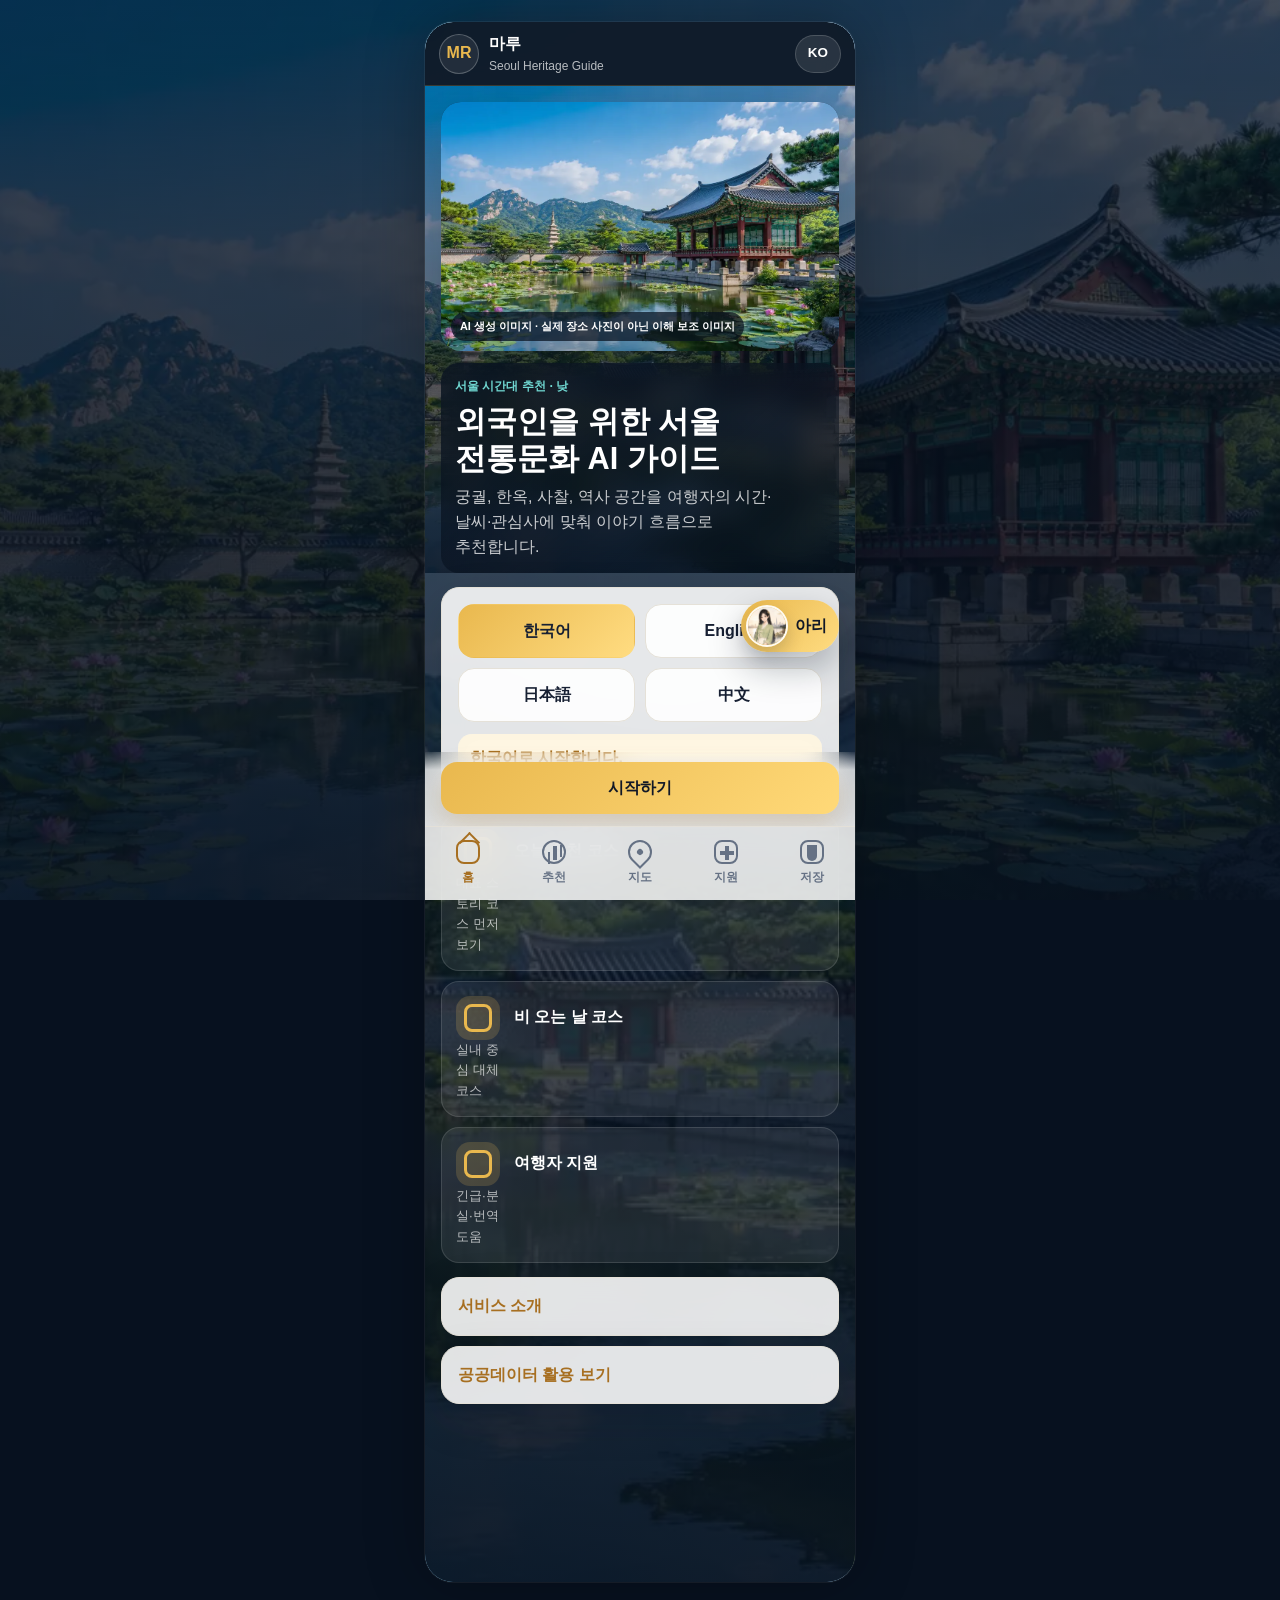
==== commit f956f6af: "Publish MARU dynamic site: index.html" ====
--- a/index.html
+++ b/index.html
@@ -11,6 +11,7 @@
   <meta property="og:type" content="website">
   <meta property="og:locale" content="ko_KR">
   <link rel="manifest" href="manifest.json">
+  <link rel="icon" href="assets/favicon.svg" type="image/svg+xml">
   <link rel="stylesheet" href="style.css">
 </head>
 <body data-page="home">
--- a/style.css
+++ b/style.css
@@ -1142,6 +1142,17 @@
   margin-top: 12px;
 }
 
+.distance-badge {
+  display: inline-flex;
+  margin-top: 10px;
+  border-radius: 999px;
+  padding: 8px 11px;
+  color: #0f172a;
+  background: linear-gradient(135deg, rgba(242, 195, 91, 0.92), rgba(255, 220, 129, 0.92));
+  font-size: 0.86rem;
+  font-weight: 900;
+}
+
 .english-note {
   margin-top: 12px;
   color: var(--muted);
@@ -1268,6 +1279,36 @@
   background: rgba(255, 246, 223, 0.86);
   font-weight: 900;
   backdrop-filter: blur(12px);
+}
+
+.nearby-location-card {
+  display: grid;
+  gap: 12px;
+}
+
+.nearby-notice,
+.nearby-status {
+  color: var(--muted);
+}
+
+.nearby-status {
+  min-height: 20px;
+  font-size: 0.9rem;
+  font-weight: 800;
+}
+
+.nearby-results {
+  display: grid;
+  gap: 10px;
+}
+
+.nearby-results-heading strong {
+  color: var(--gold-dark);
+  font-size: 0.9rem;
+}
+
+.nearby-place-list {
+  margin-top: 0;
 }
 
 .map-canvas {
@@ -1756,9 +1797,12 @@
   position: absolute;
   right: 16px;
   bottom: 0;
-  display: inline-grid;
-  min-width: 58px;
-  height: 48px;
+  display: inline-flex;
+  align-items: center;
+  gap: 7px;
+  min-width: 82px;
+  height: 52px;
+  padding: 5px 12px 5px 5px;
   place-items: center;
   border: 0;
   border-radius: 999px;
@@ -1767,6 +1811,20 @@
   box-shadow: 0 16px 34px rgba(8, 17, 31, 0.28);
   font-weight: 900;
   pointer-events: auto;
+}
+
+.ari-fab-avatar {
+  width: 42px;
+  height: 42px;
+  border: 2px solid rgba(255, 255, 255, 0.92);
+  border-radius: 50%;
+  object-fit: cover;
+  object-position: 49% 28%;
+  box-shadow: 0 8px 18px rgba(8, 17, 31, 0.18);
+}
+
+.ari-fab span {
+  line-height: 1;
 }
 
 .ari-panel {
@@ -1798,6 +1856,28 @@
   padding: 14px 14px 12px;
   color: #ffffff;
   background: linear-gradient(135deg, var(--navy), #173456);
+}
+
+.ari-header-profile {
+  display: flex;
+  align-items: center;
+  min-width: 0;
+  gap: 10px;
+}
+
+.ari-header-avatar {
+  flex: 0 0 auto;
+  width: 54px;
+  height: 54px;
+  border: 1px solid rgba(255, 255, 255, 0.32);
+  border-radius: 16px;
+  object-fit: cover;
+  object-position: 49% 28%;
+  box-shadow: 0 10px 24px rgba(0, 0, 0, 0.2);
+}
+
+.ari-header-profile div {
+  min-width: 0;
 }
 
 .ari-header span,
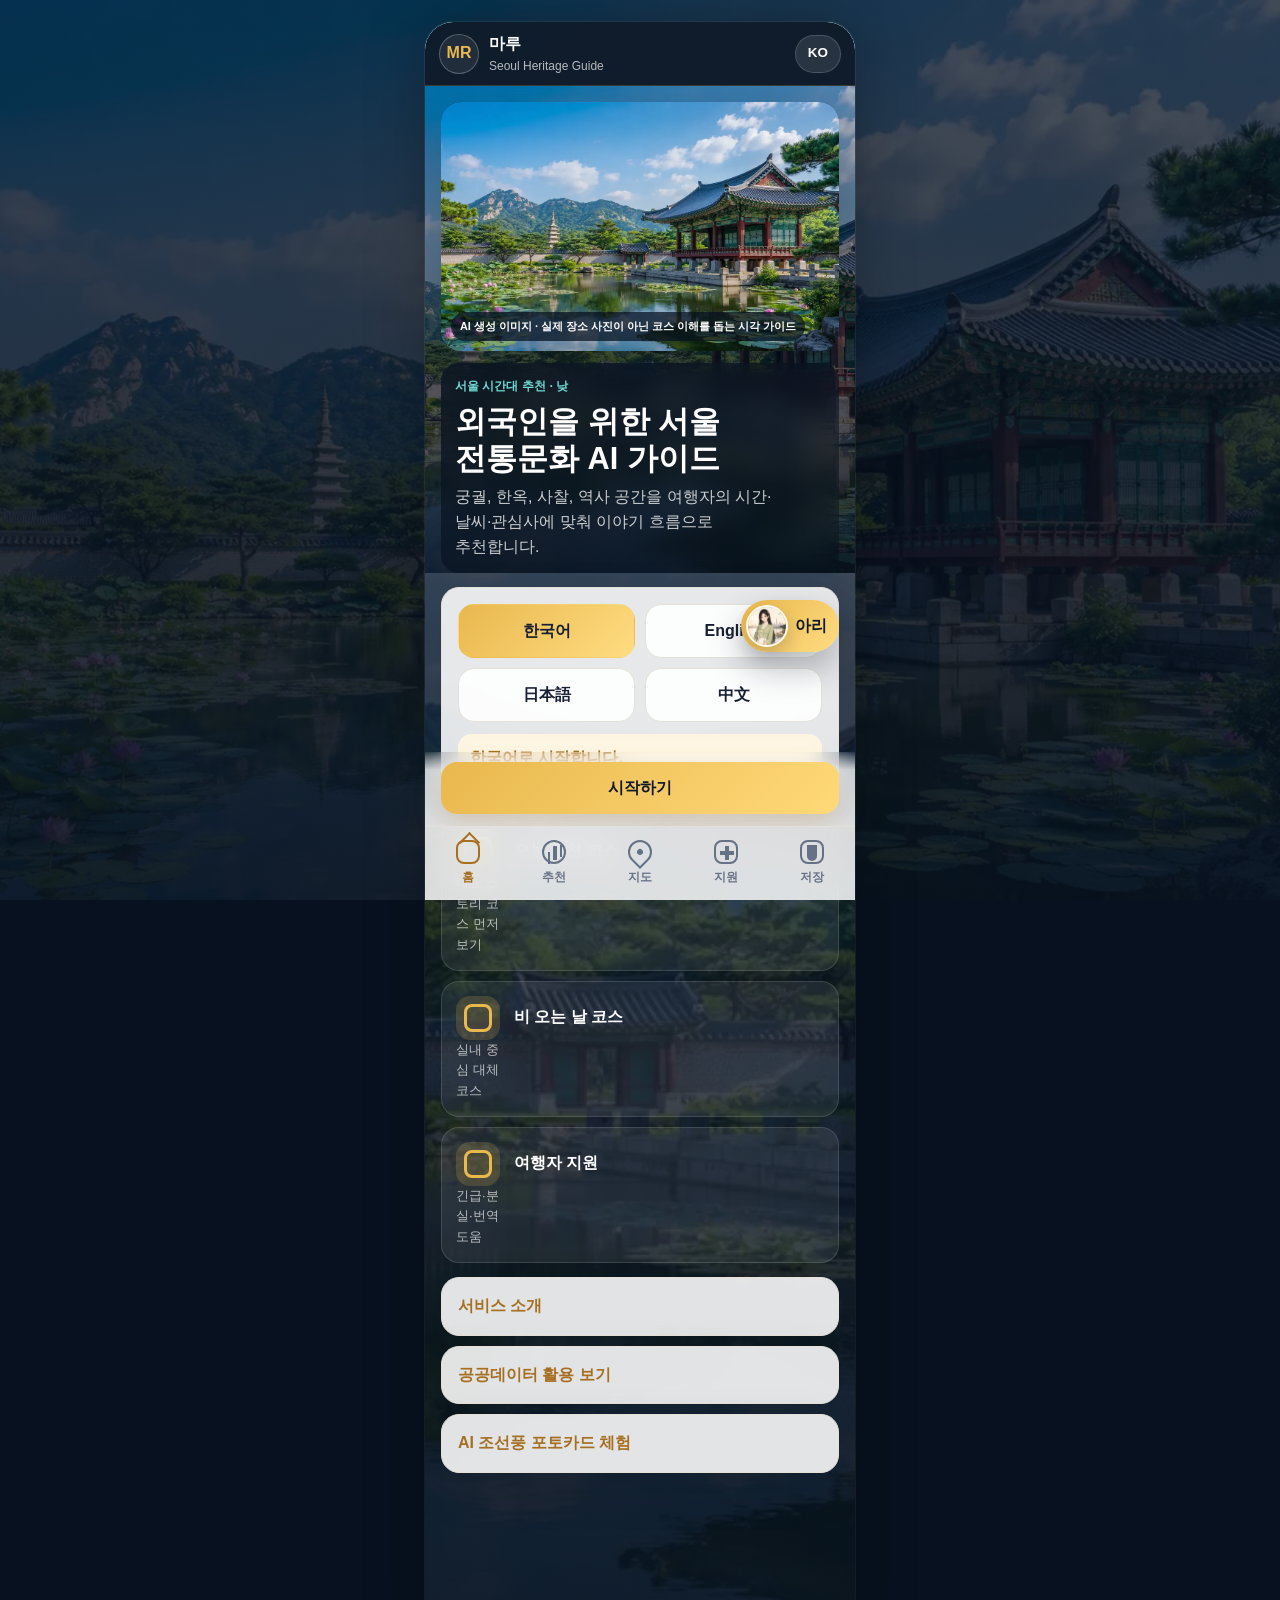
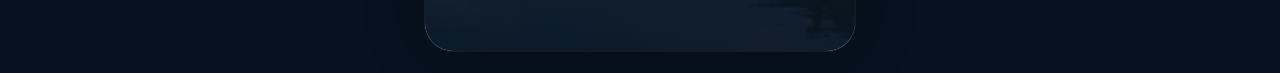
==== commit 4770ca9d: "Polish MARU contest prototype" ====
--- a/index.html
+++ b/index.html
@@ -70,6 +70,7 @@
       <section class="more-links home-more-links">
         <a href="about.html">서비스 소개</a>
         <a href="culture-data.html">공공데이터 활용 보기</a>
+        <a href="ai-photo.html">AI 조선풍 포토카드 체험</a>
       </section>
     </main>
 
--- a/style.css
+++ b/style.css
@@ -1689,6 +1689,74 @@
   font-size: 0.9rem;
 }
 
+.public-data-card span,
+.related-data-card span {
+  display: inline-flex;
+  width: fit-content;
+  border-radius: 999px;
+  margin-bottom: 8px;
+  padding: 5px 8px;
+  color: #111827;
+  background: rgba(242, 195, 91, 0.82);
+  font-size: 0.72rem;
+  font-weight: 900;
+}
+
+.public-data-card dl,
+.related-data-card dl {
+  display: grid;
+  gap: 8px;
+  margin: 12px 0 0;
+}
+
+.public-data-card dl div,
+.related-data-card dl div {
+  border-top: 1px solid rgba(229, 225, 216, 0.9);
+  padding-top: 8px;
+}
+
+.public-data-card dt,
+.related-data-card dt {
+  color: var(--gold-dark);
+  font-size: 0.74rem;
+  font-weight: 900;
+}
+
+.public-data-card dd,
+.related-data-card dd {
+  margin: 3px 0 0;
+  color: var(--muted);
+  font-size: 0.88rem;
+}
+
+.related-data-list {
+  display: grid;
+  gap: 10px;
+}
+
+.related-data-card {
+  border: 1px solid var(--line);
+  border-radius: 16px;
+  padding: 14px;
+  background: var(--glass-soft);
+  backdrop-filter: blur(12px);
+}
+
+.related-data-card strong {
+  display: block;
+}
+
+.related-data-card p,
+.empty-related-data {
+  margin-top: 6px;
+  color: var(--muted);
+  font-size: 0.9rem;
+}
+
+.data-demo-link {
+  margin-top: 14px;
+}
+
 .metric-grid span {
   display: block;
   color: var(--muted);
@@ -1776,6 +1844,160 @@
 .more-links a {
   color: var(--gold-dark);
   font-weight: 900;
+}
+
+/* AI Photo Card */
+.ai-photo-main {
+  padding-bottom: calc(var(--bottom-tab-height) + 22px);
+}
+
+.ai-photo-demo {
+  display: grid;
+  gap: 14px;
+}
+
+.ai-photo-upload {
+  display: grid;
+  gap: 8px;
+  border: 1px dashed rgba(167, 111, 33, 0.46);
+  border-radius: 16px;
+  padding: 14px;
+  color: var(--gold-dark);
+  background: rgba(255, 246, 223, 0.62);
+  font-weight: 900;
+}
+
+.ai-photo-upload input {
+  width: 100%;
+  min-width: 0;
+  color: var(--text);
+  font-weight: 700;
+}
+
+.ai-photo-preview {
+  position: relative;
+  display: grid;
+  min-height: 250px;
+  overflow: hidden;
+  place-items: center;
+  border: 1px solid var(--line);
+  border-radius: 18px;
+  background:
+    linear-gradient(135deg, rgba(255, 250, 240, 0.9), rgba(244, 246, 248, 0.84)),
+    repeating-linear-gradient(45deg, rgba(167, 111, 33, 0.07) 0 2px, transparent 2px 14px);
+  text-align: center;
+}
+
+.ai-photo-preview img {
+  width: 100%;
+  height: 100%;
+  max-height: 360px;
+  object-fit: cover;
+}
+
+.ai-photo-preview > div {
+  display: grid;
+  gap: 6px;
+  padding: 18px;
+}
+
+.ai-photo-preview p,
+.ai-photo-status,
+.ai-photo-info p {
+  color: var(--muted);
+}
+
+.ai-photo-status {
+  min-height: 24px;
+  font-size: 0.9rem;
+  font-weight: 800;
+}
+
+.ai-photo-result {
+  display: grid;
+}
+
+.ai-photo-result-card {
+  display: grid;
+  gap: 12px;
+}
+
+.ai-photo-result-frame {
+  position: relative;
+  overflow: hidden;
+  border: 10px solid #f7e2ad;
+  border-radius: 18px;
+  background:
+    radial-gradient(circle at 20% 18%, rgba(242, 195, 91, 0.24), transparent 28%),
+    linear-gradient(135deg, #fff7df, #ead4a0);
+  box-shadow: 0 14px 32px rgba(8, 17, 31, 0.16);
+  aspect-ratio: 4 / 5;
+}
+
+.ai-photo-result-frame::before {
+  position: absolute;
+  inset: 10px;
+  z-index: 2;
+  content: "";
+  border: 2px solid rgba(167, 111, 33, 0.58);
+  border-radius: 12px;
+  pointer-events: none;
+}
+
+.ai-photo-result-frame::after {
+  position: absolute;
+  inset: 0;
+  content: "";
+  background:
+    linear-gradient(180deg, rgba(255, 250, 240, 0.18), rgba(77, 44, 10, 0.18)),
+    repeating-linear-gradient(90deg, rgba(255, 255, 255, 0.08) 0 1px, transparent 1px 9px);
+  mix-blend-mode: soft-light;
+  pointer-events: none;
+}
+
+.ai-photo-result-frame img {
+  width: 100%;
+  height: 100%;
+  filter: sepia(0.18) saturate(0.88) contrast(0.96);
+  object-fit: cover;
+}
+
+.ai-photo-result-frame span {
+  position: absolute;
+  left: 18px;
+  right: 18px;
+  bottom: 18px;
+  z-index: 3;
+  border-radius: 999px;
+  padding: 9px 10px;
+  color: #111827;
+  background: rgba(255, 246, 223, 0.92);
+  font-size: 0.86rem;
+  font-weight: 900;
+  text-align: center;
+  box-shadow: 0 8px 20px rgba(8, 17, 31, 0.18);
+}
+
+.ai-photo-result-copy,
+.ai-photo-prompt {
+  border-radius: 16px;
+  padding: 14px;
+  background: var(--glass-soft);
+}
+
+.ai-photo-result-copy strong,
+.ai-photo-prompt span {
+  display: block;
+  color: var(--gold-dark);
+  font-weight: 900;
+}
+
+.ai-photo-result-copy p,
+.ai-photo-result-copy small,
+.ai-photo-prompt p {
+  display: block;
+  margin-top: 6px;
+  color: var(--muted);
 }
 
 /* Ari Chatbot */
@@ -2009,6 +2231,139 @@
   opacity: 0.55;
 }
 
+/* Admin */
+.admin-main {
+  padding-bottom: 28px;
+}
+
+.admin-layout {
+  display: grid;
+  gap: 16px;
+}
+
+.admin-stack {
+  display: grid;
+  gap: 16px;
+}
+
+.admin-dataset-list {
+  display: grid;
+  gap: 10px;
+}
+
+.admin-dataset-button {
+  width: 100%;
+  border: 1px solid rgba(21, 59, 94, 0.12);
+  border-radius: 18px;
+  padding: 14px;
+  color: var(--text);
+  background: rgba(255, 255, 255, 0.82);
+  text-align: left;
+  box-shadow: 0 10px 24px rgba(8, 17, 31, 0.07);
+}
+
+.admin-dataset-button strong,
+.admin-dataset-button small {
+  display: block;
+}
+
+.admin-dataset-button strong {
+  color: var(--gold-dark);
+  font-size: 0.98rem;
+}
+
+.admin-dataset-button small {
+  margin-top: 4px;
+  color: var(--muted);
+  line-height: 1.5;
+}
+
+.admin-dataset-button.is-active {
+  border-color: rgba(197, 168, 116, 0.9);
+  background: linear-gradient(145deg, rgba(255, 250, 240, 0.96), rgba(246, 236, 213, 0.88));
+  box-shadow: 0 16px 32px rgba(88, 67, 25, 0.12);
+}
+
+.admin-field-grid {
+  display: grid;
+  gap: 12px;
+}
+
+.admin-field-grid input {
+  width: 100%;
+  min-width: 0;
+  border: 1px solid var(--line);
+  border-radius: 14px;
+  padding: 12px 14px;
+  color: var(--text);
+  background: rgba(255, 255, 255, 0.88);
+  font: inherit;
+}
+
+.admin-toolbar,
+.admin-actions {
+  display: grid;
+  gap: 10px;
+  margin-top: 14px;
+}
+
+.admin-meta {
+  display: flex;
+  flex-wrap: wrap;
+  gap: 8px;
+  margin-top: 6px;
+}
+
+.admin-chip {
+  border-radius: 999px;
+  padding: 6px 10px;
+  color: var(--gold-dark);
+  background: rgba(246, 236, 213, 0.9);
+  font-size: 0.78rem;
+  font-weight: 900;
+}
+
+.admin-status {
+  border: 1px solid rgba(21, 59, 94, 0.12);
+  border-radius: 16px;
+  padding: 12px 14px;
+  font-size: 0.92rem;
+  line-height: 1.6;
+}
+
+.admin-status.is-info {
+  color: var(--gold-dark);
+  background: rgba(255, 250, 240, 0.9);
+}
+
+.admin-status.is-success {
+  color: #13532d;
+  background: rgba(226, 246, 235, 0.94);
+  border-color: rgba(19, 83, 45, 0.16);
+}
+
+.admin-status.is-error {
+  color: #8d1d2f;
+  background: rgba(255, 233, 238, 0.94);
+  border-color: rgba(141, 29, 47, 0.18);
+}
+
+.admin-editor textarea {
+  min-height: 420px;
+  resize: vertical;
+  font-family: "Cascadia Code", "Consolas", "Courier New", monospace;
+  line-height: 1.55;
+}
+
+.admin-note {
+  color: var(--muted);
+  line-height: 1.6;
+}
+
+.admin-hidden-input {
+  display: none;
+}
+
 /* Toast */
 .toast {
   position: fixed;
@@ -2052,4 +2407,18 @@
   .bottom-cta {
     width: 430px;
   }
-}
+
+  .admin-layout {
+    grid-template-columns: minmax(180px, 220px) minmax(0, 1fr);
+    align-items: start;
+  }
+
+  .admin-field-grid {
+    grid-template-columns: repeat(2, minmax(0, 1fr));
+  }
+
+  .admin-toolbar,
+  .admin-actions {
+    grid-template-columns: repeat(3, minmax(0, 1fr));
+  }
+}
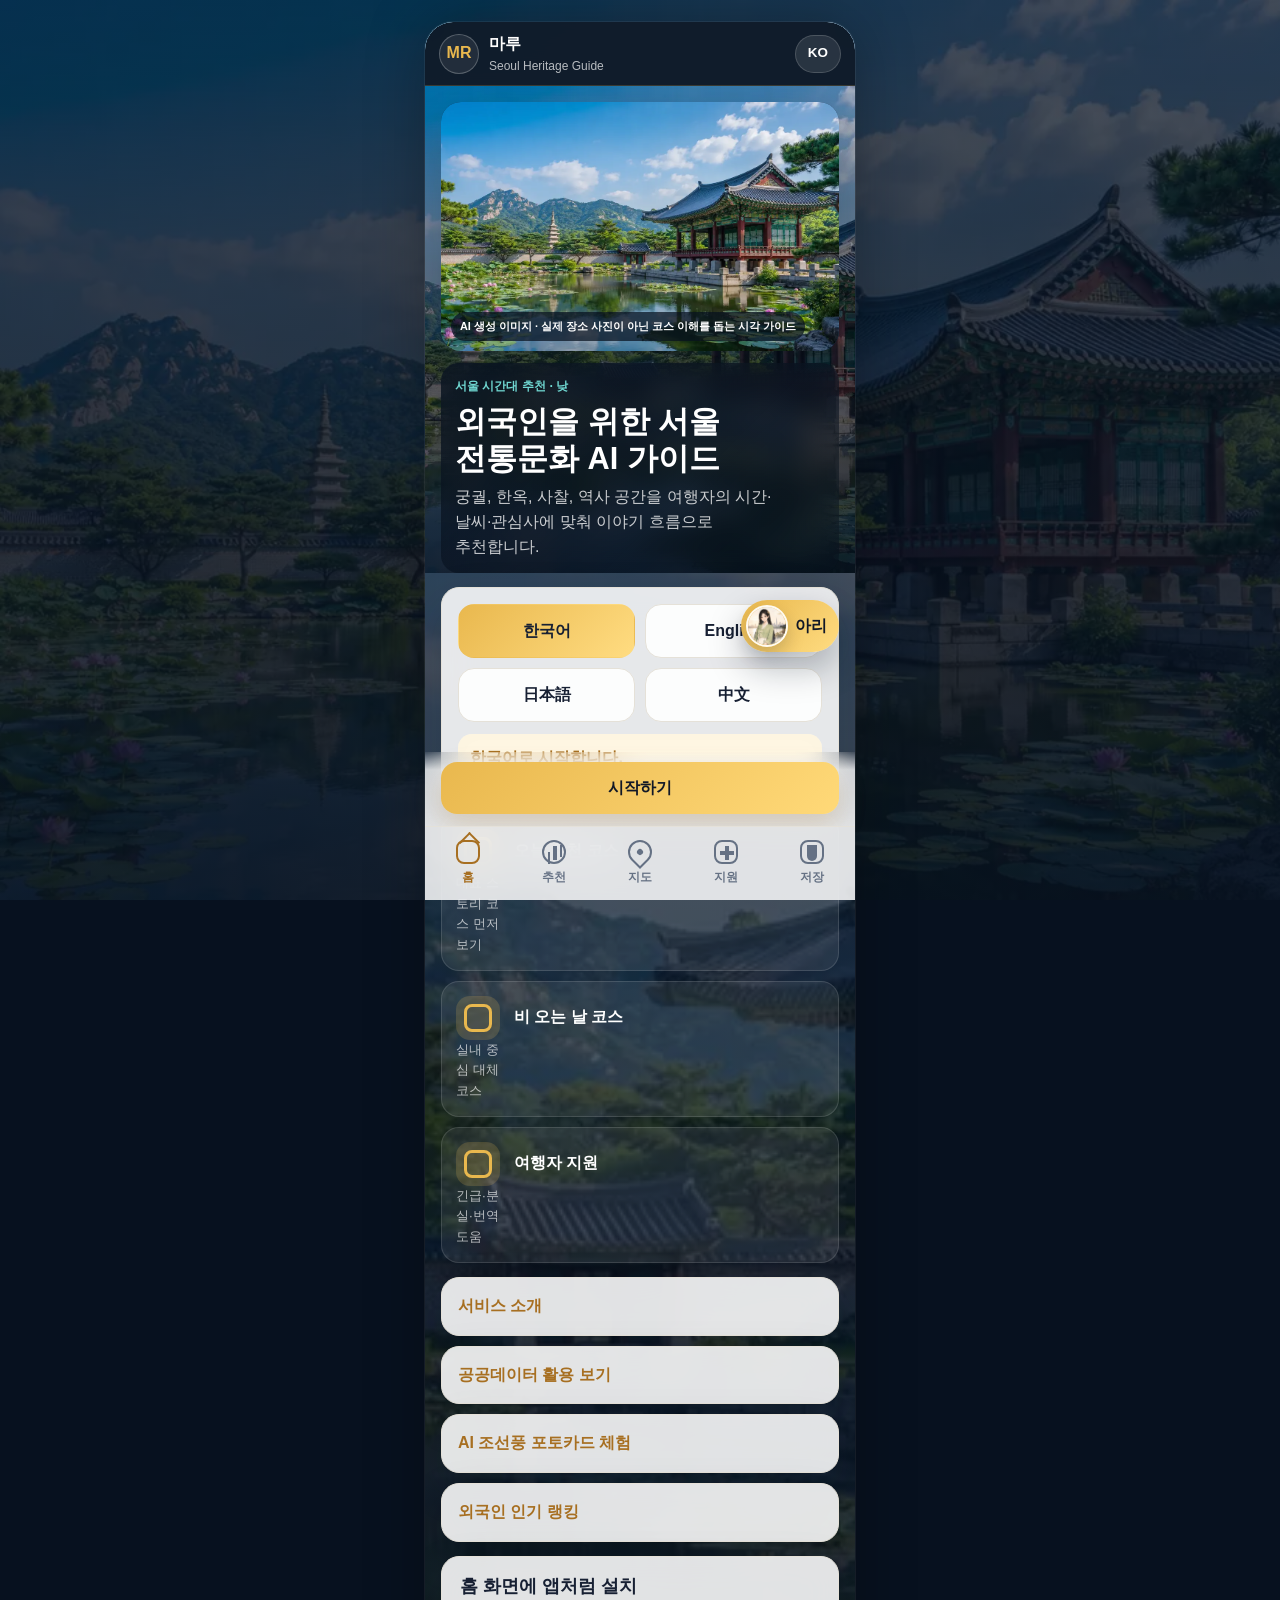
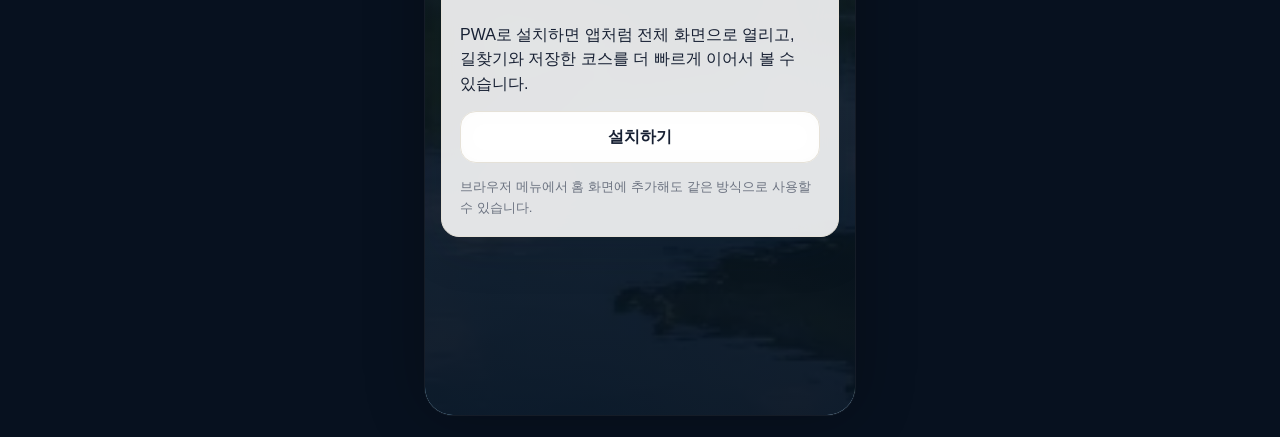
==== commit a3fbfa71: "Upgrade MARU static experience" ====
--- a/index.html
+++ b/index.html
@@ -71,7 +71,10 @@
         <a href="about.html">서비스 소개</a>
         <a href="culture-data.html">공공데이터 활용 보기</a>
         <a href="ai-photo.html">AI 조선풍 포토카드 체험</a>
+        <a href="routes.html#foreigner-ranking">외국인 인기 랭킹</a>
       </section>
+
+      <section class="mobile-card install-card is-hidden" data-install-card></section>
     </main>
 
     <div class="bottom-cta">
--- a/style.css
+++ b/style.css
@@ -2422,3 +2422,209 @@
     grid-template-columns: repeat(3, minmax(0, 1fr));
   }
 }
+
+.install-card,
+.route-insight-panel,
+.ranking-panel,
+.crowd-panel,
+.saved-bundle-panel {
+  display: grid;
+  gap: 14px;
+}
+
+.section-heading.compact {
+  margin-bottom: 0;
+}
+
+.route-insight-top-card,
+.crowd-summary-card,
+.saved-bundle-card,
+.saved-bundle-empty,
+.ranking-card,
+.bundle-card {
+  border: 1px solid rgba(15, 23, 42, 0.08);
+  border-radius: 22px;
+  background: rgba(255, 255, 255, 0.92);
+  padding: 18px;
+  box-shadow: 0 14px 30px rgba(15, 23, 42, 0.06);
+}
+
+.route-insight-top-card span,
+.crowd-summary-card strong,
+.bundle-timeline > span,
+.ranking-card-top span,
+.install-card small {
+  color: #6b7280;
+}
+
+.route-insight-top-card strong,
+.crowd-summary-card b,
+.ranking-card strong,
+.bundle-card strong,
+.saved-bundle-card strong {
+  display: block;
+  margin-top: 6px;
+  font-size: 1.05rem;
+}
+
+.route-insight-metrics,
+.route-signal-row,
+.route-signal-chips,
+.ranking-card-top,
+.ai-photo-style-grid,
+.ai-photo-toolbar {
+  display: flex;
+  flex-wrap: wrap;
+  gap: 10px;
+}
+
+.route-insight-metrics span,
+.route-signal-badge,
+.route-signal-chips span,
+.style-chip {
+  border-radius: 999px;
+  padding: 8px 12px;
+  background: #f3f4f6;
+  font-size: 0.9rem;
+  font-weight: 600;
+}
+
+.route-signal-row {
+  margin-top: 8px;
+}
+
+.route-signal-chips {
+  margin-top: 10px;
+}
+
+.route-signal-chips span {
+  background: #f8f5ef;
+}
+
+.route-signal-badge.crowd-high,
+.crowd-summary-card.crowd-high {
+  background: #fff1f2;
+  color: #be123c;
+}
+
+.route-signal-badge.crowd-medium,
+.crowd-summary-card.crowd-medium {
+  background: #fffbeb;
+  color: #a16207;
+}
+
+.route-signal-badge.crowd-low,
+.crowd-summary-card.crowd-low {
+  background: #ecfdf5;
+  color: #047857;
+}
+
+.ai-factor-list,
+.crowd-alt-list,
+.bundle-list,
+.saved-bundle-list,
+.ranking-list {
+  display: grid;
+  gap: 12px;
+}
+
+.ai-factor-list {
+  grid-template-columns: repeat(auto-fit, minmax(160px, 1fr));
+}
+
+.ai-factor-card {
+  border-radius: 18px;
+  padding: 14px 16px;
+  background: #f8f5ef;
+  border: 1px solid rgba(15, 23, 42, 0.06);
+  display: flex;
+  align-items: center;
+  justify-content: space-between;
+  gap: 12px;
+}
+
+.ranking-grid {
+  display: grid;
+  gap: 16px;
+}
+
+.ranking-card-top {
+  justify-content: space-between;
+  align-items: center;
+  margin-bottom: 8px;
+}
+
+.crowd-alt-card {
+  border-radius: 18px;
+  padding: 16px;
+  background: #f8fafc;
+  border: 1px solid rgba(15, 23, 42, 0.06);
+}
+
+.crowd-alt-card p,
+.bundle-card p,
+.ranking-card p,
+.saved-bundle-card p {
+  margin: 8px 0 12px;
+}
+
+.bundle-timeline ol,
+.saved-bundle-card ol {
+  margin: 10px 0 0;
+  padding-left: 18px;
+  display: grid;
+  gap: 6px;
+}
+
+.leaflet-route-map {
+  width: 100%;
+  height: 320px;
+  border-radius: 24px;
+  overflow: hidden;
+}
+
+.map-live-note {
+  margin: 12px 4px 0;
+  font-size: 0.92rem;
+  color: #6b7280;
+}
+
+.style-chip {
+  border: 1px solid rgba(15, 23, 42, 0.08);
+  cursor: pointer;
+}
+
+.style-chip.is-active {
+  background: #111827;
+  color: #fff;
+}
+
+.ai-photo-toolbar {
+  margin-top: 12px;
+}
+
+.ai-photo-canvas-card {
+  display: grid;
+  gap: 16px;
+}
+
+.ai-photo-canvas-host {
+  background: linear-gradient(135deg, #f6eee0, #ede3d3);
+  border-radius: 24px;
+  padding: 14px;
+  display: flex;
+  justify-content: center;
+}
+
+.ai-photo-canvas-host canvas {
+  width: 100%;
+  height: auto;
+  border-radius: 20px;
+  box-shadow: 0 18px 36px rgba(15, 23, 42, 0.16);
+}
+
+@media (min-width: 768px) {
+  .ranking-grid {
+    grid-template-columns: repeat(2, minmax(0, 1fr));
+  }
+}
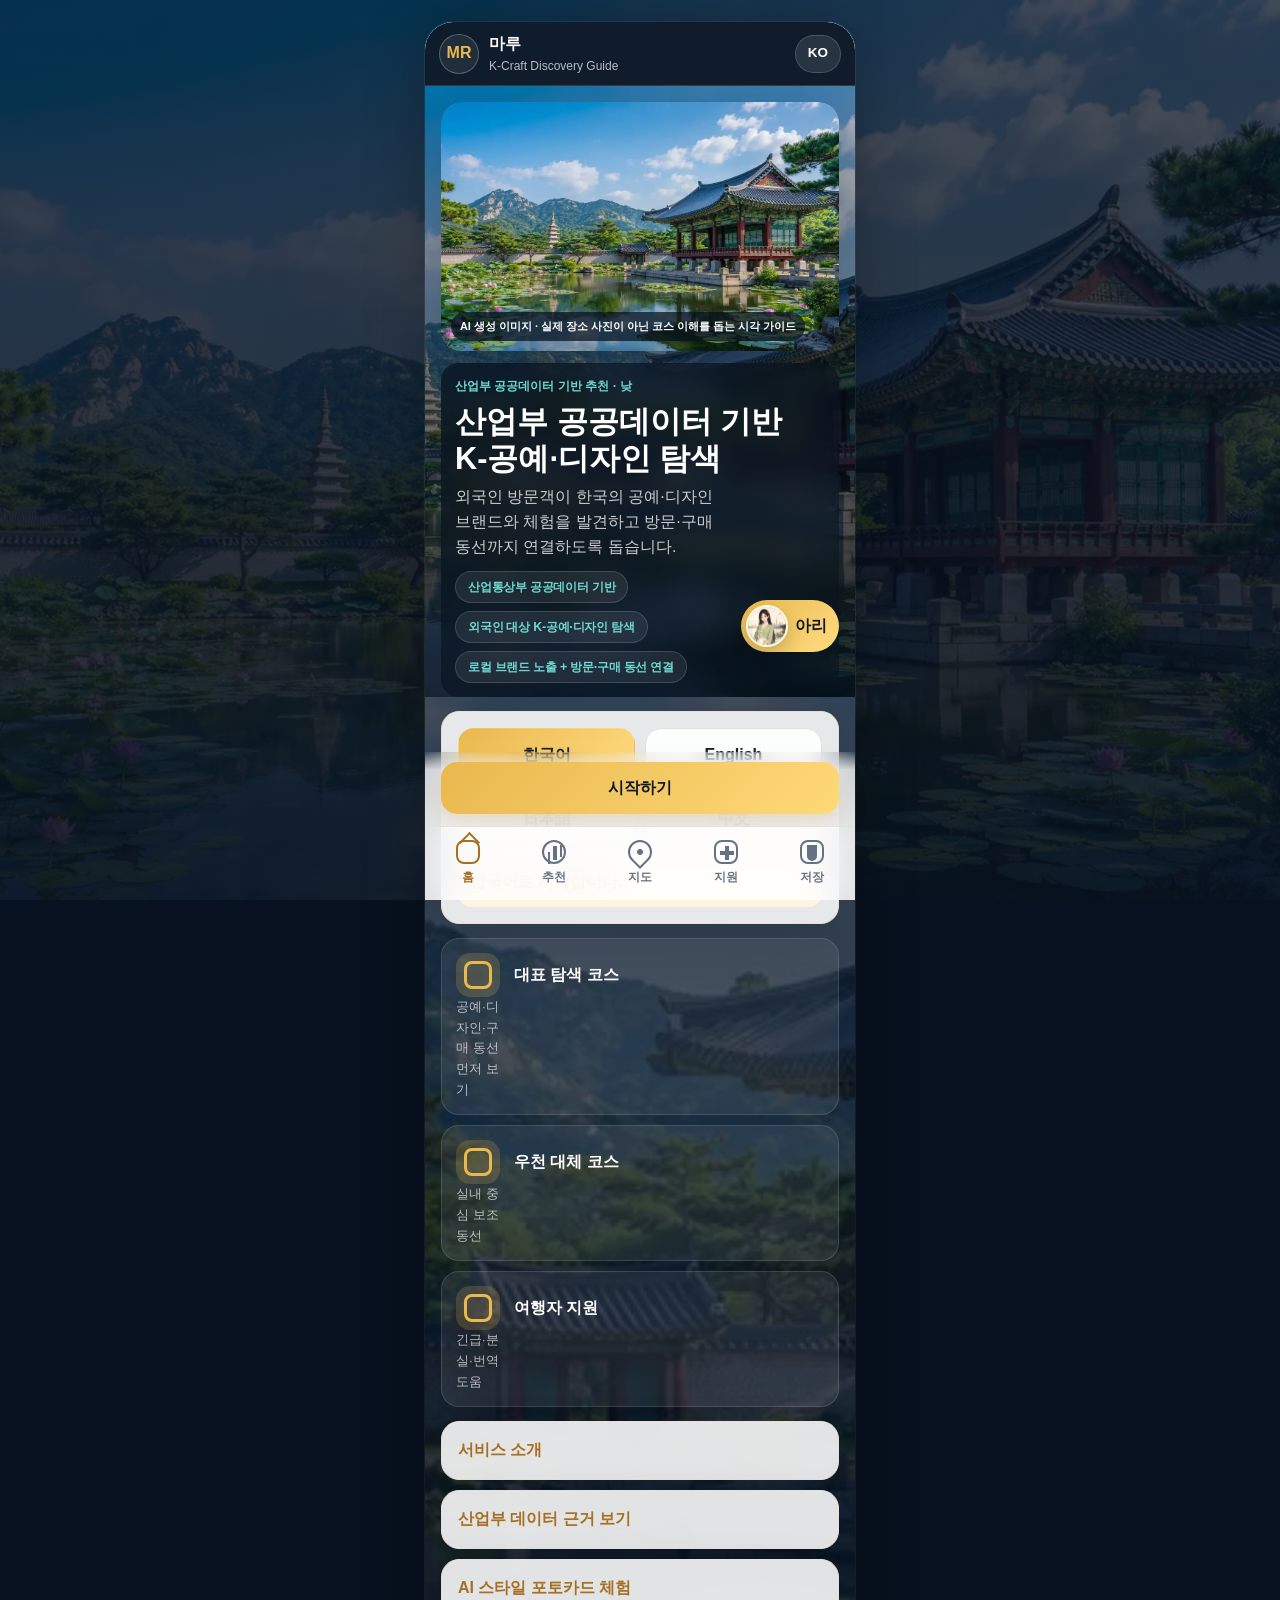
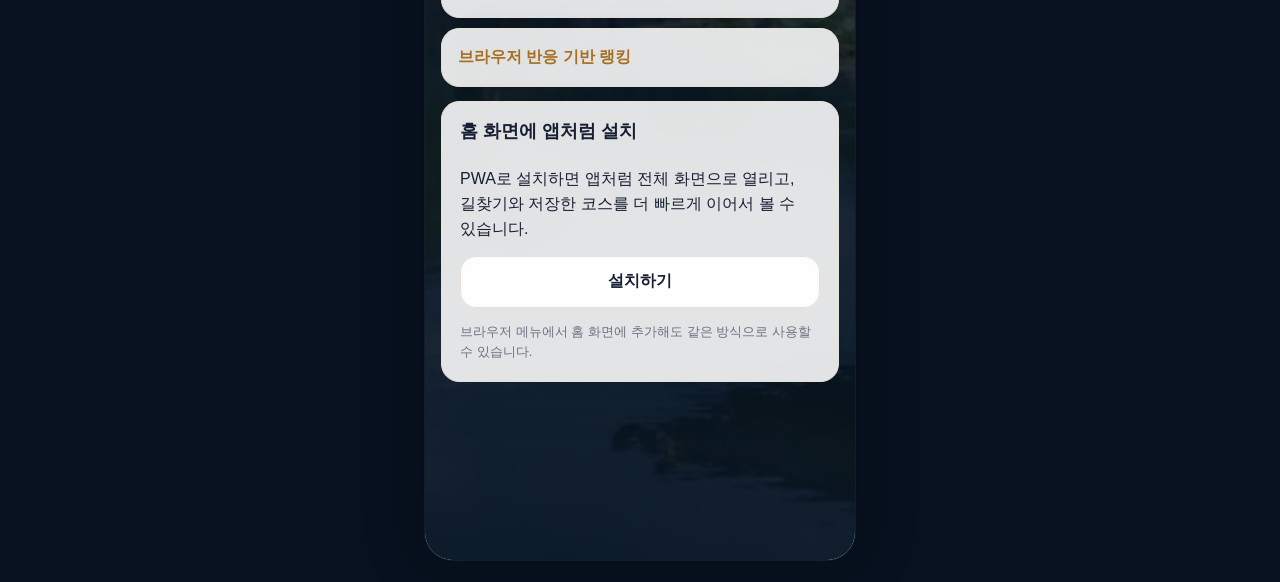
==== commit 9f2b8a4f: "refactor: reposition MARU as an industrial public-data K-design guide" ====
--- a/index.html
+++ b/index.html
@@ -3,11 +3,11 @@
 <head>
   <meta charset="UTF-8">
   <meta name="viewport" content="width=device-width, initial-scale=1.0">
-  <title>마루 | 서울 전통문화 AI 가이드</title>
-  <meta name="description" content="마루, 외국인을 위한 서울 전통문화 AI 가이드">
+  <title>마루 | K-공예·디자인 AI 가이드</title>
+  <meta name="description" content="마루, 외국인을 위한 K-공예·디자인 AI 가이드">
   <meta name="theme-color" content="#07111f">
   <meta property="og:title" content="마루 | MARU">
-  <meta property="og:description" content="외국인을 위한 서울 전통문화 AI 가이드 · Seoul Heritage Guide for Global Travelers">
+  <meta property="og:description" content="외국인을 위한 K-공예·디자인 AI 가이드 · K-Craft and Design Guide for Global Travelers">
   <meta property="og:type" content="website">
   <meta property="og:locale" content="ko_KR">
   <link rel="manifest" href="manifest.json">
@@ -19,7 +19,7 @@
     <header class="app-header">
       <a class="brand" href="index.html" aria-label="마루 홈">
         <span class="brand-mark">MR</span>
-        <span><strong>마루</strong><small>Seoul Heritage Guide</small></span>
+        <span><strong>마루</strong><small>K-Craft Discovery Guide</small></span>
       </a>
       <button class="header-pill" type="button" data-language-trigger>KR</button>
     </header>
@@ -33,9 +33,14 @@
           </div>
         </div>
         <div class="home-time-copy">
-          <span>서울 시간대 추천</span>
-          <h1>외국인을 위한 서울 전통문화 AI 가이드</h1>
-          <p>궁궐, 한옥, 사찰, 역사 공간을 여행자의 시간·날씨·관심사에 맞춰 이야기 흐름으로 추천합니다.</p>
+          <span>산업부 공공데이터 기반 추천</span>
+          <h1>외국인을 위한 K-공예·디자인 AI 가이드</h1>
+          <p>마루는 산업통상부 공공데이터를 바탕으로 외국인 방문객이 한국의 공예·디자인 브랜드와 체험을 발견하고, 방문·구매 동선까지 연결하도록 돕는 K-디자인 AI 가이드입니다.</p>
+          <div class="home-proof-grid" aria-label="공모전 핵심 증거">
+            <span class="home-proof-chip">산업통상부 공공데이터 기반</span>
+            <span class="home-proof-chip">외국인 대상 K-공예·디자인 탐색</span>
+            <span class="home-proof-chip">로컬 브랜드 노출 + 방문·구매 동선 연결</span>
+          </div>
         </div>
       </section>
 
@@ -52,13 +57,13 @@
       <section class="quick-action-list" aria-label="빠른 시작">
         <a class="quick-action" href="routes.html">
           <span class="quick-symbol route-symbol"></span>
-          <strong>오늘 추천 코스</strong>
-          <small>대표 스토리 코스 먼저 보기</small>
+          <strong>대표 탐색 코스</strong>
+          <small>공예·디자인·구매 동선 먼저 보기</small>
         </a>
         <a class="quick-action" href="weather.html">
           <span class="quick-symbol rain-symbol"></span>
-          <strong>비 오는 날 코스</strong>
-          <small>실내 중심 대체 코스</small>
+          <strong>우천 대체 코스</strong>
+          <small>실내 중심 보조 동선 보기</small>
         </a>
         <a class="quick-action" href="support.html#traveler-support">
           <span class="quick-symbol support-symbol"></span>
@@ -69,9 +74,9 @@
 
       <section class="more-links home-more-links">
         <a href="about.html">서비스 소개</a>
-        <a href="culture-data.html">공공데이터 활용 보기</a>
-        <a href="ai-photo.html">AI 조선풍 포토카드 체험</a>
-        <a href="routes.html#foreigner-ranking">외국인 인기 랭킹</a>
+        <a href="culture-data.html">산업부 데이터 근거 보기</a>
+        <a href="ai-photo.html">AI 스타일 포토카드 체험</a>
+        <a href="routes.html#foreigner-ranking">브라우저 반응 기반 랭킹</a>
       </section>
 
       <section class="mobile-card install-card is-hidden" data-install-card></section>
--- a/style.css
+++ b/style.css
@@ -484,6 +484,27 @@
   color: rgba(255, 255, 255, 0.78);
 }
 
+.home-proof-grid {
+  display: flex;
+  flex-wrap: wrap;
+  gap: 8px;
+  margin-top: 4px;
+}
+
+.home-proof-chip {
+  display: inline-flex;
+  align-items: center;
+  min-height: 32px;
+  border: 1px solid rgba(255, 255, 255, 0.14);
+  border-radius: 999px;
+  padding: 0 12px;
+  color: rgba(255, 255, 255, 0.92);
+  background: rgba(255, 255, 255, 0.08);
+  font-size: 0.76rem;
+  font-weight: 900;
+  letter-spacing: -0.02em;
+}
+
 .night-hero.compact {
   min-height: 260px;
 }
@@ -1610,6 +1631,45 @@
 .saved-route-card span {
   color: var(--gold-dark);
   font-weight: 900;
+}
+
+.saved-route-list {
+  display: grid;
+  gap: 12px;
+}
+
+.saved-route-item {
+  display: grid;
+  grid-template-columns: minmax(0, 1fr) auto;
+  align-items: center;
+  gap: 12px;
+  padding-top: 12px;
+  border-top: 1px solid var(--line);
+}
+
+.saved-route-item:first-child {
+  padding-top: 0;
+  border-top: 0;
+}
+
+.saved-route-item-copy {
+  display: grid;
+  min-width: 0;
+  gap: 4px;
+}
+
+.saved-route-item-copy strong,
+.saved-route-item-copy p,
+.saved-route-item-copy small {
+  margin: 0;
+  overflow-wrap: anywhere;
+}
+
+.saved-route-item-copy p,
+.saved-route-item-copy small {
+  color: var(--muted);
+  font-size: 0.84rem;
+  font-weight: 800;
 }
 
 .stamp-grid {
@@ -2066,8 +2126,8 @@
 
 .ari-chat.is-open .ari-panel {
   display: grid;
-  grid-template-rows: auto auto minmax(170px, 1fr) auto auto;
-  max-height: min(72vh, 620px);
+  grid-template-rows: auto auto minmax(0, 1fr) auto auto;
+  max-height: min(76vh, 680px);
 }
 
 .ari-header {
@@ -2128,12 +2188,102 @@
   font-weight: 900;
 }
 
+.ari-settings-toggle {
+  display: inline-flex;
+  align-items: center;
+  justify-content: center;
+  min-height: 34px;
+  border: 1px solid rgba(242, 195, 91, 0.42);
+  border-radius: 999px;
+  padding: 0 12px;
+  color: var(--gold-dark);
+  background: rgba(255, 248, 232, 0.94);
+  font-size: 0.76rem;
+  font-weight: 900;
+}
+
+.ari-settings-strip {
+  justify-self: start;
+  margin: 10px 12px 0;
+}
+
+.ari-settings {
+  display: grid;
+  gap: 10px;
+  padding: 12px;
+  border-top: 1px solid rgba(234, 223, 203, 0.9);
+  border-bottom: 1px solid rgba(234, 223, 203, 0.9);
+  background: rgba(255, 252, 246, 0.95);
+}
+
+.ari-settings-copy strong {
+  display: block;
+  color: var(--gold-dark);
+  font-size: 0.88rem;
+}
+
+.ari-settings-copy p,
+.ari-settings-note,
+.ari-settings-status {
+  margin-top: 4px;
+  color: var(--muted);
+  font-size: 0.78rem;
+}
+
+.ari-settings-group {
+  display: grid;
+  gap: 10px;
+}
+
+.ari-settings-field {
+  display: grid;
+  gap: 6px;
+}
+
+.ari-settings-field span {
+  color: var(--gold-dark);
+  font-size: 0.76rem;
+  font-weight: 900;
+}
+
+.ari-settings-field input,
+.ari-settings-field select {
+  min-width: 0;
+  height: 42px;
+  border: 1px solid var(--line);
+  border-radius: 14px;
+  padding: 0 12px;
+  color: var(--text);
+  background: rgba(255, 255, 255, 0.96);
+}
+
+.ari-settings-actions {
+  display: flex;
+  justify-content: flex-end;
+}
+
+.ari-settings-actions button {
+  min-height: 40px;
+  border: 0;
+  border-radius: 12px;
+  padding: 0 14px;
+  color: #111827;
+  background: linear-gradient(135deg, var(--gold), #ffdc81);
+  font-weight: 900;
+}
+
+.ari-settings-status[data-status="success"] {
+  color: var(--gold-dark);
+  font-weight: 800;
+}
+
 .ari-quick-list {
   display: flex;
   gap: 7px;
   overflow-x: auto;
   padding: 10px 12px;
   background: rgba(255, 250, 240, 0.86);
+  border-bottom: 1px solid rgba(234, 223, 203, 0.9);
 }
 
 .ari-quick-list button {
@@ -2153,6 +2303,7 @@
   align-content: start;
   gap: 10px;
   overflow-y: auto;
+  min-height: 0;
   padding: 12px;
   background: var(--glass-soft);
 }
@@ -2205,7 +2356,8 @@
   grid-template-columns: 1fr 76px;
   gap: 8px;
   padding: 12px;
-  background: rgba(255, 255, 255, 0.88);
+  background: rgba(255, 255, 255, 0.94);
+  border-top: 1px solid rgba(234, 223, 203, 0.9);
 }
 
 .ari-form input {
@@ -2548,6 +2700,98 @@
   gap: 16px;
 }
 
+.ranking-grid-analytics {
+  grid-template-columns: minmax(0, 1fr);
+}
+
+.ranking-grid-analytics,
+.ranking-block,
+.ranking-section-copy,
+.route-feedback-card,
+.route-feedback-actions,
+.ranking-card-meta {
+  display: grid;
+  gap: 10px;
+}
+
+.ranking-status-note {
+  margin: 4px 0 0;
+  padding: 14px 16px;
+  border-radius: 18px;
+  background: #f8f5ef;
+  border: 1px solid rgba(15, 23, 42, 0.06);
+  color: #4b5563;
+  font-size: 0.94rem;
+}
+
+.ranking-section-copy h3,
+.route-feedback-card h2 {
+  margin: 0;
+}
+
+.ranking-section-copy p,
+.route-feedback-card p {
+  margin: 0;
+  color: #6b7280;
+}
+
+.ranking-card-head {
+  display: grid;
+  grid-template-columns: auto minmax(0, 1fr) auto;
+  gap: 12px;
+  align-items: start;
+}
+
+.ranking-card-meta strong {
+  margin-top: 0;
+}
+
+.ranking-card-meta span {
+  color: #6b7280;
+  font-size: 0.92rem;
+}
+
+.ranking-rank {
+  width: 38px;
+  height: 38px;
+  display: inline-flex;
+  align-items: center;
+  justify-content: center;
+  border-radius: 14px;
+  background: #111827;
+  color: #fff;
+  font-weight: 800;
+  font-size: 0.98rem;
+}
+
+.ranking-stat-chips,
+.ranking-card-actions {
+  margin-top: 10px;
+}
+
+.ranking-stat-chips {
+  display: flex;
+  flex-wrap: wrap;
+  gap: 8px;
+}
+
+.ranking-stat-chips span {
+  border-radius: 999px;
+  padding: 7px 11px;
+  background: #f3f4f6;
+  font-size: 0.84rem;
+  font-weight: 600;
+}
+
+.route-feedback-actions {
+  align-items: center;
+}
+
+.route-feedback-actions span {
+  color: #6b7280;
+  font-size: 0.92rem;
+}
+
 .ranking-card-top {
   justify-content: space-between;
   align-items: center;
@@ -2627,4 +2871,14 @@
   .ranking-grid {
     grid-template-columns: repeat(2, minmax(0, 1fr));
   }
-}
+
+  .ranking-grid-analytics {
+    grid-template-columns: repeat(2, minmax(0, 1fr));
+  }
+}
+
+@media (min-width: 1100px) {
+  .ranking-grid-analytics {
+    grid-template-columns: repeat(3, minmax(0, 1fr));
+  }
+}
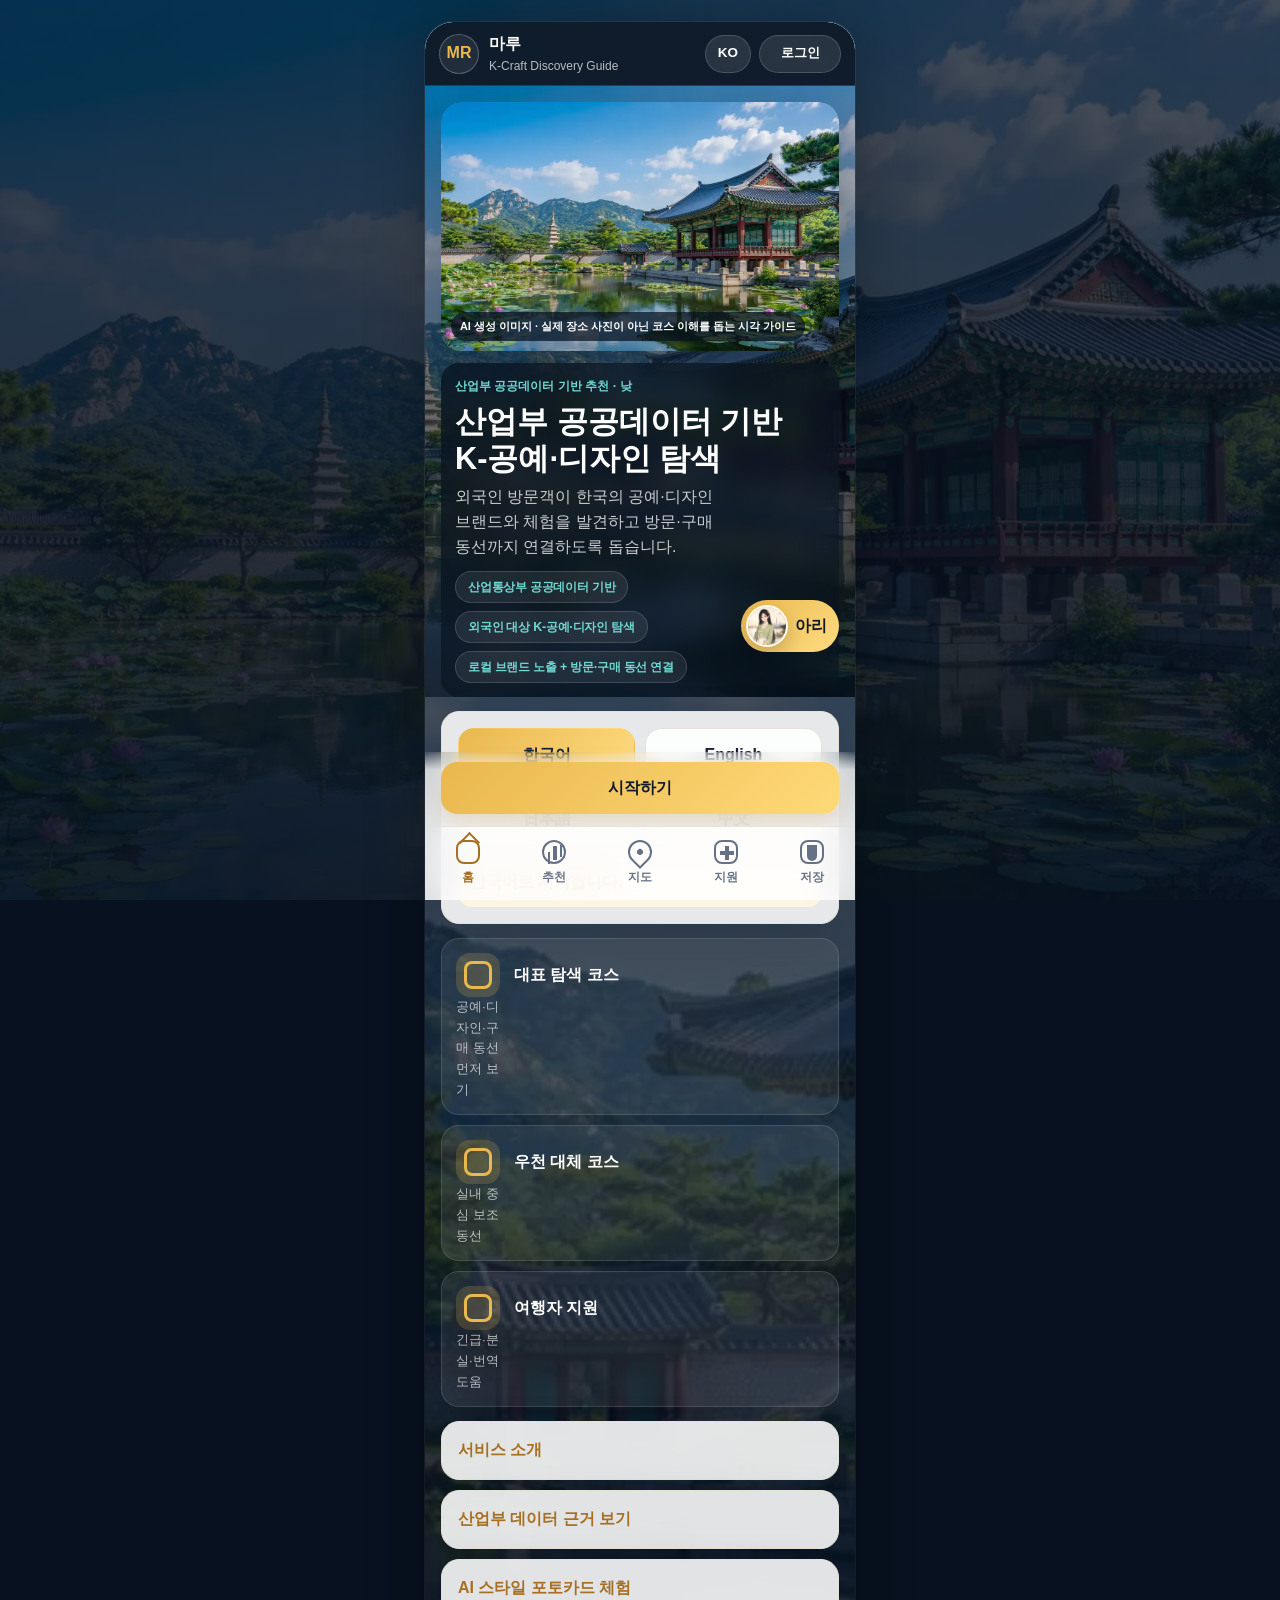
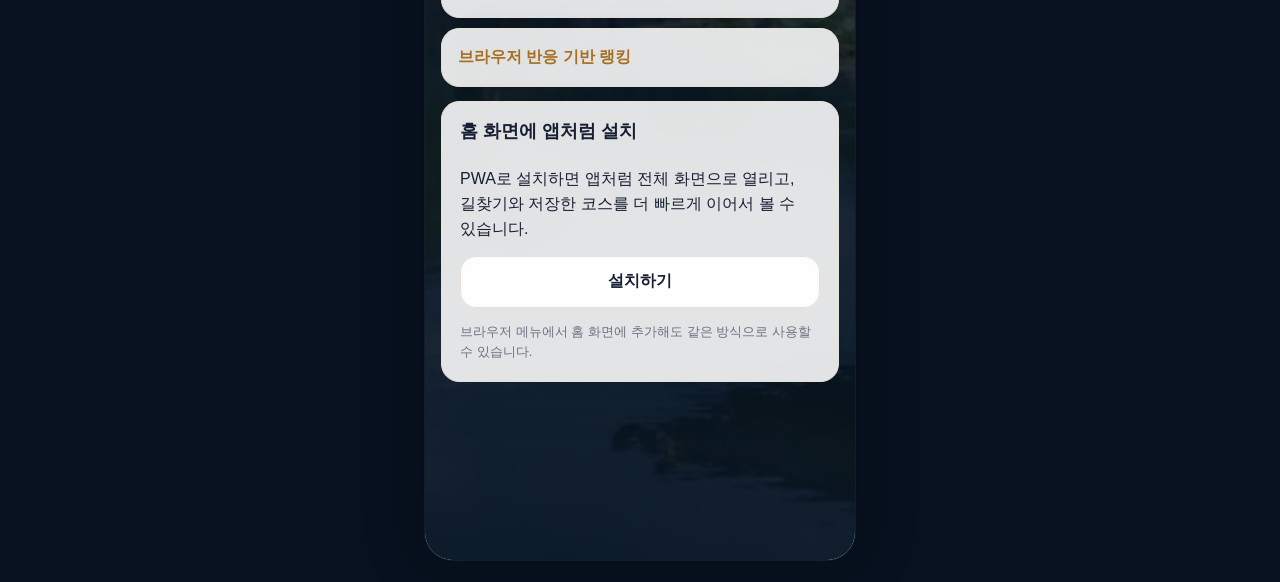
==== commit 9c3c6388: "Improve MARU offline reliability and prepare evidenced proposal materials" ====
--- a/index.html
+++ b/index.html
@@ -15,6 +15,7 @@
   <link rel="stylesheet" href="style.css">
 </head>
 <body data-page="home">
+  <a class="skip-link" href="#main-content">본문으로 이동 · Skip to content</a>
   <div class="app-shell">
     <header class="app-header">
       <a class="brand" href="index.html" aria-label="마루 홈">
@@ -24,7 +25,7 @@
       <button class="header-pill" type="button" data-language-trigger>KR</button>
     </header>
 
-    <main class="app-main onboarding-main">
+    <main id="main-content" tabindex="-1" class="app-main onboarding-main">
       <section class="home-time-hero" data-home-time-hero aria-label="서울 시간대 추천 이미지">
         <div class="image-frame image-placeholder home-time-image">
           <div class="image-placeholder-content">
--- a/style.css
+++ b/style.css
@@ -1,4 +1,25 @@
 /* Base */
+.skip-link {
+  position: fixed;
+  top: 8px;
+  left: 8px;
+  z-index: 10000;
+  transform: translateY(-200%);
+  background: #07111f;
+  color: #fff;
+  padding: 12px 18px;
+  border-radius: 8px;
+}
+.skip-link:focus { transform: translateY(0); }
+@media (prefers-reduced-motion: reduce) {
+  html { scroll-behavior: auto !important; }
+  *, *::before, *::after {
+    animation-duration: 0.01ms !important;
+    animation-iteration-count: 1 !important;
+    transition-duration: 0.01ms !important;
+    scroll-behavior: auto !important;
+  }
+}
 :root {
   --font: "Segoe UI", Arial, Helvetica, sans-serif;
   --navy: #07111f;
@@ -304,6 +325,19 @@
   font-weight: 900;
 }
 
+.header-action-group {
+  display: inline-flex;
+  min-width: 0;
+  align-items: center;
+  justify-content: flex-end;
+  gap: 8px;
+  flex: 0 0 auto;
+}
+
+.header-auth-pill {
+  min-width: 82px;
+}
+
 /* Bottom Tab */
 .bottom-tab {
   position: fixed;
@@ -2060,6 +2094,147 @@
   color: var(--muted);
 }
 
+.auth-main {
+  padding-bottom: calc(var(--bottom-tab-height) + 24px);
+}
+
+.auth-session-card,
+.auth-form-card,
+.auth-google-box {
+  display: grid;
+  gap: 14px;
+}
+
+.auth-session-head {
+  display: flex;
+  align-items: center;
+  gap: 14px;
+}
+
+.auth-avatar {
+  display: grid;
+  width: 60px;
+  height: 60px;
+  flex: 0 0 auto;
+  place-items: center;
+  overflow: hidden;
+  border-radius: 20px;
+  color: #ffffff;
+  background: linear-gradient(135deg, #122947, #2c557f);
+  font-size: 1.3rem;
+  font-weight: 900;
+  box-shadow: 0 16px 28px rgba(18, 41, 71, 0.22);
+}
+
+.auth-avatar img {
+  width: 100%;
+  height: 100%;
+  object-fit: cover;
+}
+
+.auth-session-copy {
+  display: grid;
+  min-width: 0;
+  gap: 6px;
+}
+
+.auth-session-copy h2 {
+  font-size: 1.2rem;
+}
+
+.auth-session-copy p,
+.auth-form-copy p,
+.auth-google-box p {
+  color: var(--muted);
+}
+
+.auth-methods {
+  display: flex;
+  flex-wrap: wrap;
+  gap: 8px;
+}
+
+.auth-method-badge {
+  display: inline-flex;
+  min-height: 34px;
+  align-items: center;
+  justify-content: center;
+  border: 1px solid rgba(18, 41, 71, 0.08);
+  border-radius: 999px;
+  padding: 0 12px;
+  color: var(--gold-dark);
+  background: rgba(255, 246, 223, 0.88);
+  font-size: 0.82rem;
+  font-weight: 900;
+}
+
+.auth-form-copy {
+  display: grid;
+  gap: 6px;
+}
+
+.auth-form {
+  display: grid;
+  gap: 12px;
+}
+
+.auth-field {
+  display: grid;
+  gap: 6px;
+}
+
+.auth-field span {
+  color: var(--gold-dark);
+  font-size: 0.84rem;
+  font-weight: 900;
+}
+
+.auth-field input {
+  width: 100%;
+  min-height: 52px;
+  border: 1px solid var(--line);
+  border-radius: 16px;
+  padding: 0 14px;
+  color: var(--text);
+  background: rgba(255, 255, 255, 0.94);
+}
+
+.auth-field input[readonly] {
+  background: rgba(244, 246, 248, 0.92);
+}
+
+.auth-status {
+  min-height: 22px;
+  color: var(--muted);
+  font-size: 0.92rem;
+}
+
+.auth-status.is-success {
+  color: #186a4a;
+}
+
+.auth-status.is-error {
+  color: var(--danger);
+}
+
+.auth-google-button {
+  display: flex;
+  justify-content: center;
+}
+
+.auth-google-button:empty::before {
+  content: "";
+  width: 100%;
+  height: 44px;
+}
+
+@media (max-width: 520px) {
+  .ai-photo-options,
+  .ai-photo-result-tags,
+  .ai-photo-result-actions {
+    grid-template-columns: 1fr;
+  }
+}
 /* Ari Chatbot */
 .ari-chat {
   position: fixed;
@@ -2860,7 +3035,8 @@
   justify-content: center;
 }
 
-.ai-photo-canvas-host canvas {
+.ai-photo-canvas-host canvas,
+.ai-photo-canvas-host img {
   width: 100%;
   height: auto;
   border-radius: 20px;
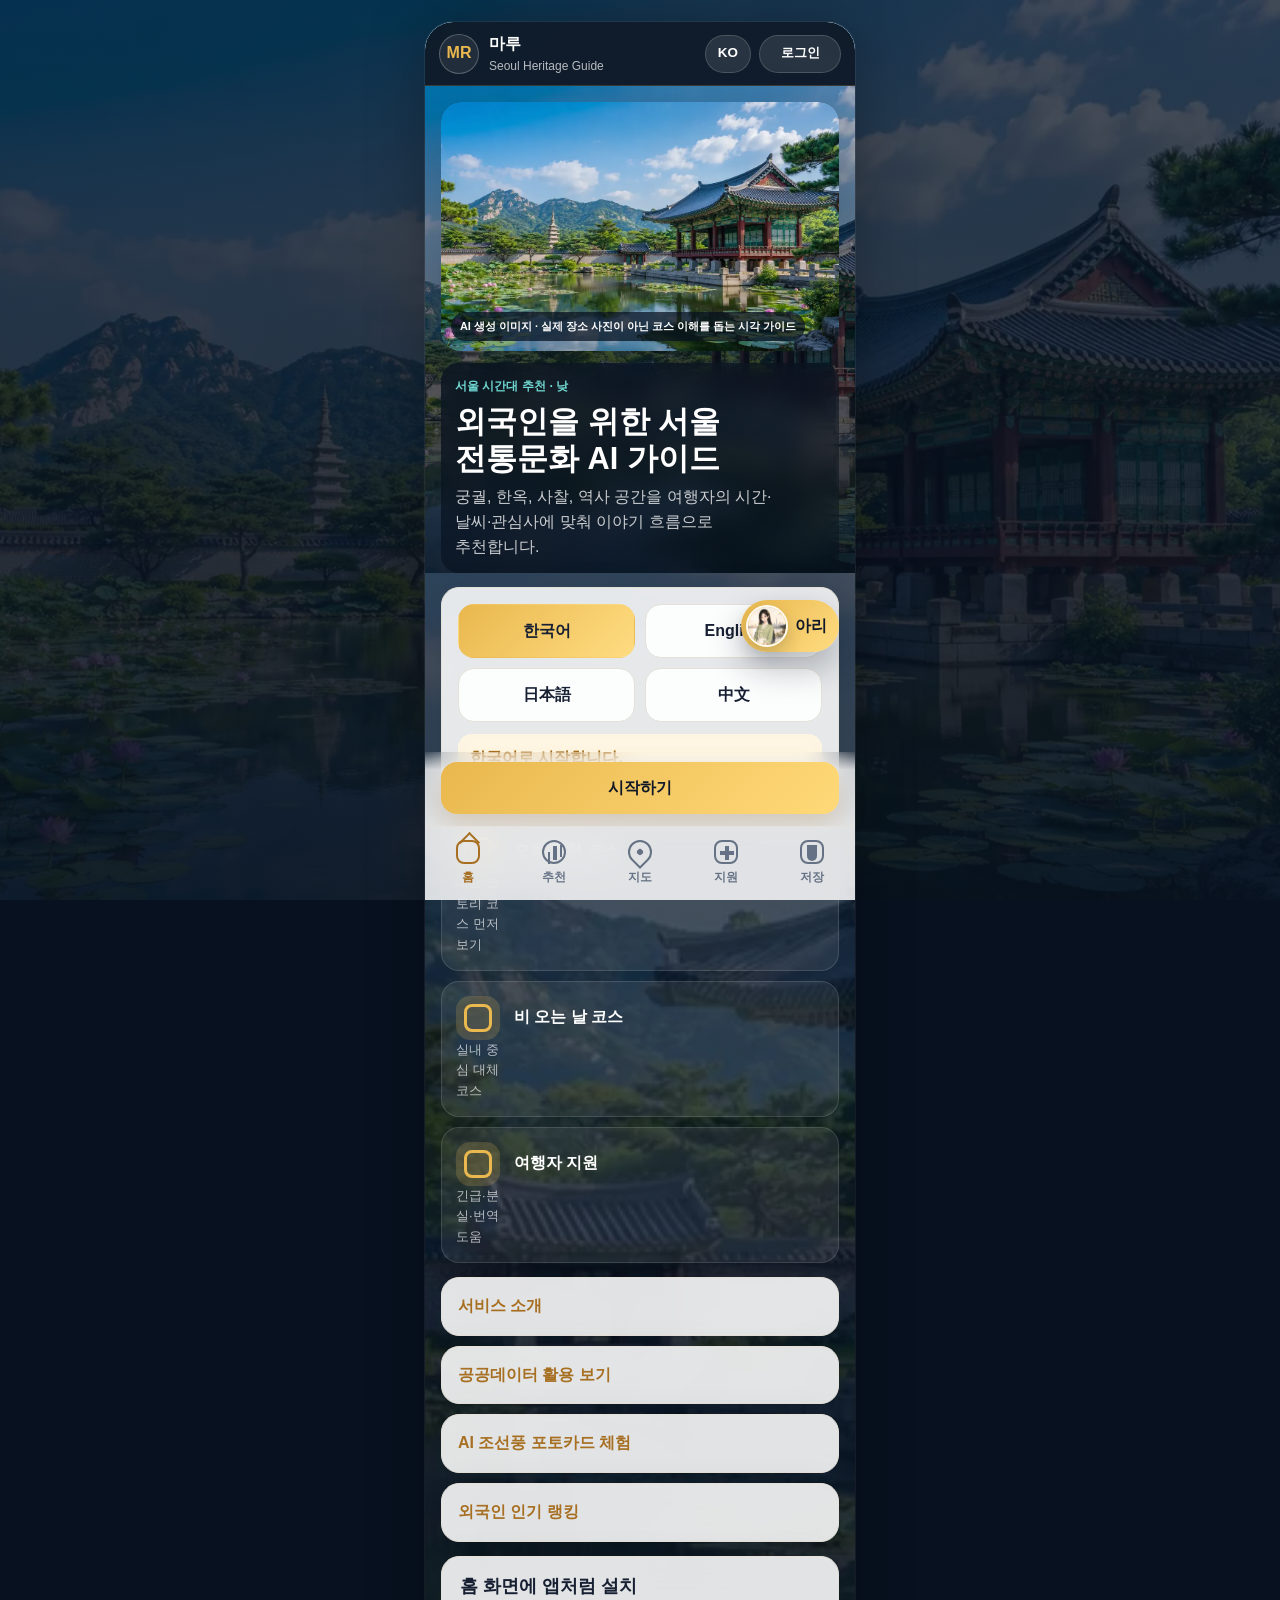
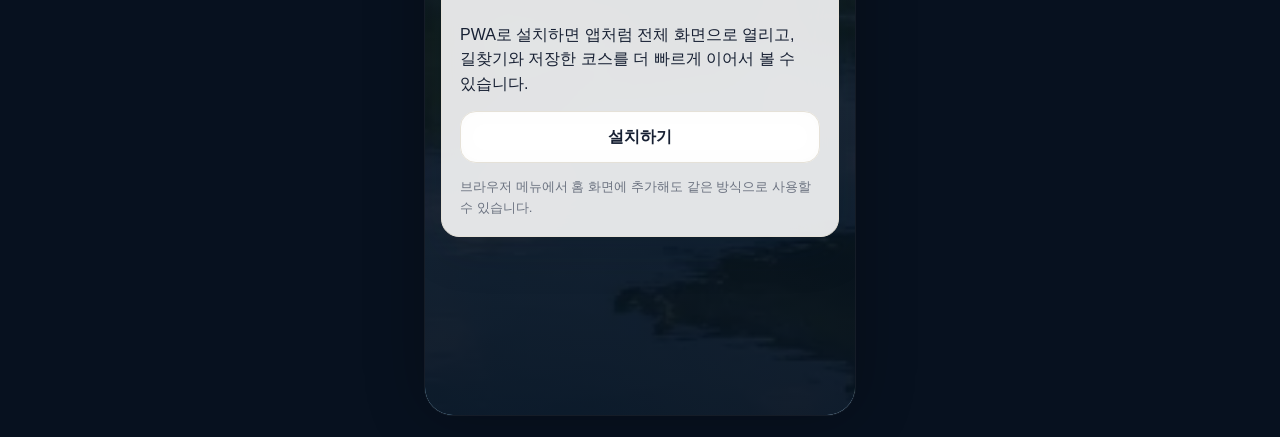
==== commit a3a5f0f6: "Restore MARU as a heritage travel guide for foreign visitors Reverse the K-design positioning and re" ====
--- a/index.html
+++ b/index.html
@@ -3,11 +3,11 @@
 <head>
   <meta charset="UTF-8">
   <meta name="viewport" content="width=device-width, initial-scale=1.0">
-  <title>마루 | K-공예·디자인 AI 가이드</title>
-  <meta name="description" content="마루, 외국인을 위한 K-공예·디자인 AI 가이드">
+  <title>마루 | 서울 전통문화 AI 가이드</title>
+  <meta name="description" content="마루, 외국인을 위한 서울 전통문화 AI 가이드">
   <meta name="theme-color" content="#07111f">
   <meta property="og:title" content="마루 | MARU">
-  <meta property="og:description" content="외국인을 위한 K-공예·디자인 AI 가이드 · K-Craft and Design Guide for Global Travelers">
+  <meta property="og:description" content="외국인을 위한 서울 전통문화 AI 가이드 · Seoul Heritage Guide for Global Travelers">
   <meta property="og:type" content="website">
   <meta property="og:locale" content="ko_KR">
   <link rel="manifest" href="manifest.json">
@@ -15,17 +15,16 @@
   <link rel="stylesheet" href="style.css">
 </head>
 <body data-page="home">
-  <a class="skip-link" href="#main-content">본문으로 이동 · Skip to content</a>
   <div class="app-shell">
     <header class="app-header">
       <a class="brand" href="index.html" aria-label="마루 홈">
         <span class="brand-mark">MR</span>
-        <span><strong>마루</strong><small>K-Craft Discovery Guide</small></span>
+        <span><strong>마루</strong><small>Seoul Heritage Guide</small></span>
       </a>
       <button class="header-pill" type="button" data-language-trigger>KR</button>
     </header>
 
-    <main id="main-content" tabindex="-1" class="app-main onboarding-main">
+    <main class="app-main onboarding-main">
       <section class="home-time-hero" data-home-time-hero aria-label="서울 시간대 추천 이미지">
         <div class="image-frame image-placeholder home-time-image">
           <div class="image-placeholder-content">
@@ -34,14 +33,9 @@
           </div>
         </div>
         <div class="home-time-copy">
-          <span>산업부 공공데이터 기반 추천</span>
-          <h1>외국인을 위한 K-공예·디자인 AI 가이드</h1>
-          <p>마루는 산업통상부 공공데이터를 바탕으로 외국인 방문객이 한국의 공예·디자인 브랜드와 체험을 발견하고, 방문·구매 동선까지 연결하도록 돕는 K-디자인 AI 가이드입니다.</p>
-          <div class="home-proof-grid" aria-label="공모전 핵심 증거">
-            <span class="home-proof-chip">산업통상부 공공데이터 기반</span>
-            <span class="home-proof-chip">외국인 대상 K-공예·디자인 탐색</span>
-            <span class="home-proof-chip">로컬 브랜드 노출 + 방문·구매 동선 연결</span>
-          </div>
+          <span>서울 시간대 추천</span>
+          <h1>외국인을 위한 서울 전통문화 AI 가이드</h1>
+          <p>궁궐, 한옥, 사찰, 역사 공간을 여행자의 시간·날씨·관심사에 맞춰 이야기 흐름으로 추천합니다.</p>
         </div>
       </section>
 
@@ -58,13 +52,13 @@
       <section class="quick-action-list" aria-label="빠른 시작">
         <a class="quick-action" href="routes.html">
           <span class="quick-symbol route-symbol"></span>
-          <strong>대표 탐색 코스</strong>
-          <small>공예·디자인·구매 동선 먼저 보기</small>
+          <strong>오늘 추천 코스</strong>
+          <small>대표 스토리 코스 먼저 보기</small>
         </a>
         <a class="quick-action" href="weather.html">
           <span class="quick-symbol rain-symbol"></span>
-          <strong>우천 대체 코스</strong>
-          <small>실내 중심 보조 동선 보기</small>
+          <strong>비 오는 날 코스</strong>
+          <small>실내 중심 대체 코스</small>
         </a>
         <a class="quick-action" href="support.html#traveler-support">
           <span class="quick-symbol support-symbol"></span>
@@ -75,9 +69,9 @@
 
       <section class="more-links home-more-links">
         <a href="about.html">서비스 소개</a>
-        <a href="culture-data.html">산업부 데이터 근거 보기</a>
-        <a href="ai-photo.html">AI 스타일 포토카드 체험</a>
-        <a href="routes.html#foreigner-ranking">브라우저 반응 기반 랭킹</a>
+        <a href="culture-data.html">공공데이터 활용 보기</a>
+        <a href="ai-photo.html">AI 조선풍 포토카드 체험</a>
+        <a href="routes.html#foreigner-ranking">외국인 인기 랭킹</a>
       </section>
 
       <section class="mobile-card install-card is-hidden" data-install-card></section>
--- a/style.css
+++ b/style.css
@@ -1,25 +1,4 @@
 /* Base */
-.skip-link {
-  position: fixed;
-  top: 8px;
-  left: 8px;
-  z-index: 10000;
-  transform: translateY(-200%);
-  background: #07111f;
-  color: #fff;
-  padding: 12px 18px;
-  border-radius: 8px;
-}
-.skip-link:focus { transform: translateY(0); }
-@media (prefers-reduced-motion: reduce) {
-  html { scroll-behavior: auto !important; }
-  *, *::before, *::after {
-    animation-duration: 0.01ms !important;
-    animation-iteration-count: 1 !important;
-    transition-duration: 0.01ms !important;
-    scroll-behavior: auto !important;
-  }
-}
 :root {
   --font: "Segoe UI", Arial, Helvetica, sans-serif;
   --navy: #07111f;
@@ -518,27 +497,6 @@
   color: rgba(255, 255, 255, 0.78);
 }
 
-.home-proof-grid {
-  display: flex;
-  flex-wrap: wrap;
-  gap: 8px;
-  margin-top: 4px;
-}
-
-.home-proof-chip {
-  display: inline-flex;
-  align-items: center;
-  min-height: 32px;
-  border: 1px solid rgba(255, 255, 255, 0.14);
-  border-radius: 999px;
-  padding: 0 12px;
-  color: rgba(255, 255, 255, 0.92);
-  background: rgba(255, 255, 255, 0.08);
-  font-size: 0.76rem;
-  font-weight: 900;
-  letter-spacing: -0.02em;
-}
-
 .night-hero.compact {
   min-height: 260px;
 }
